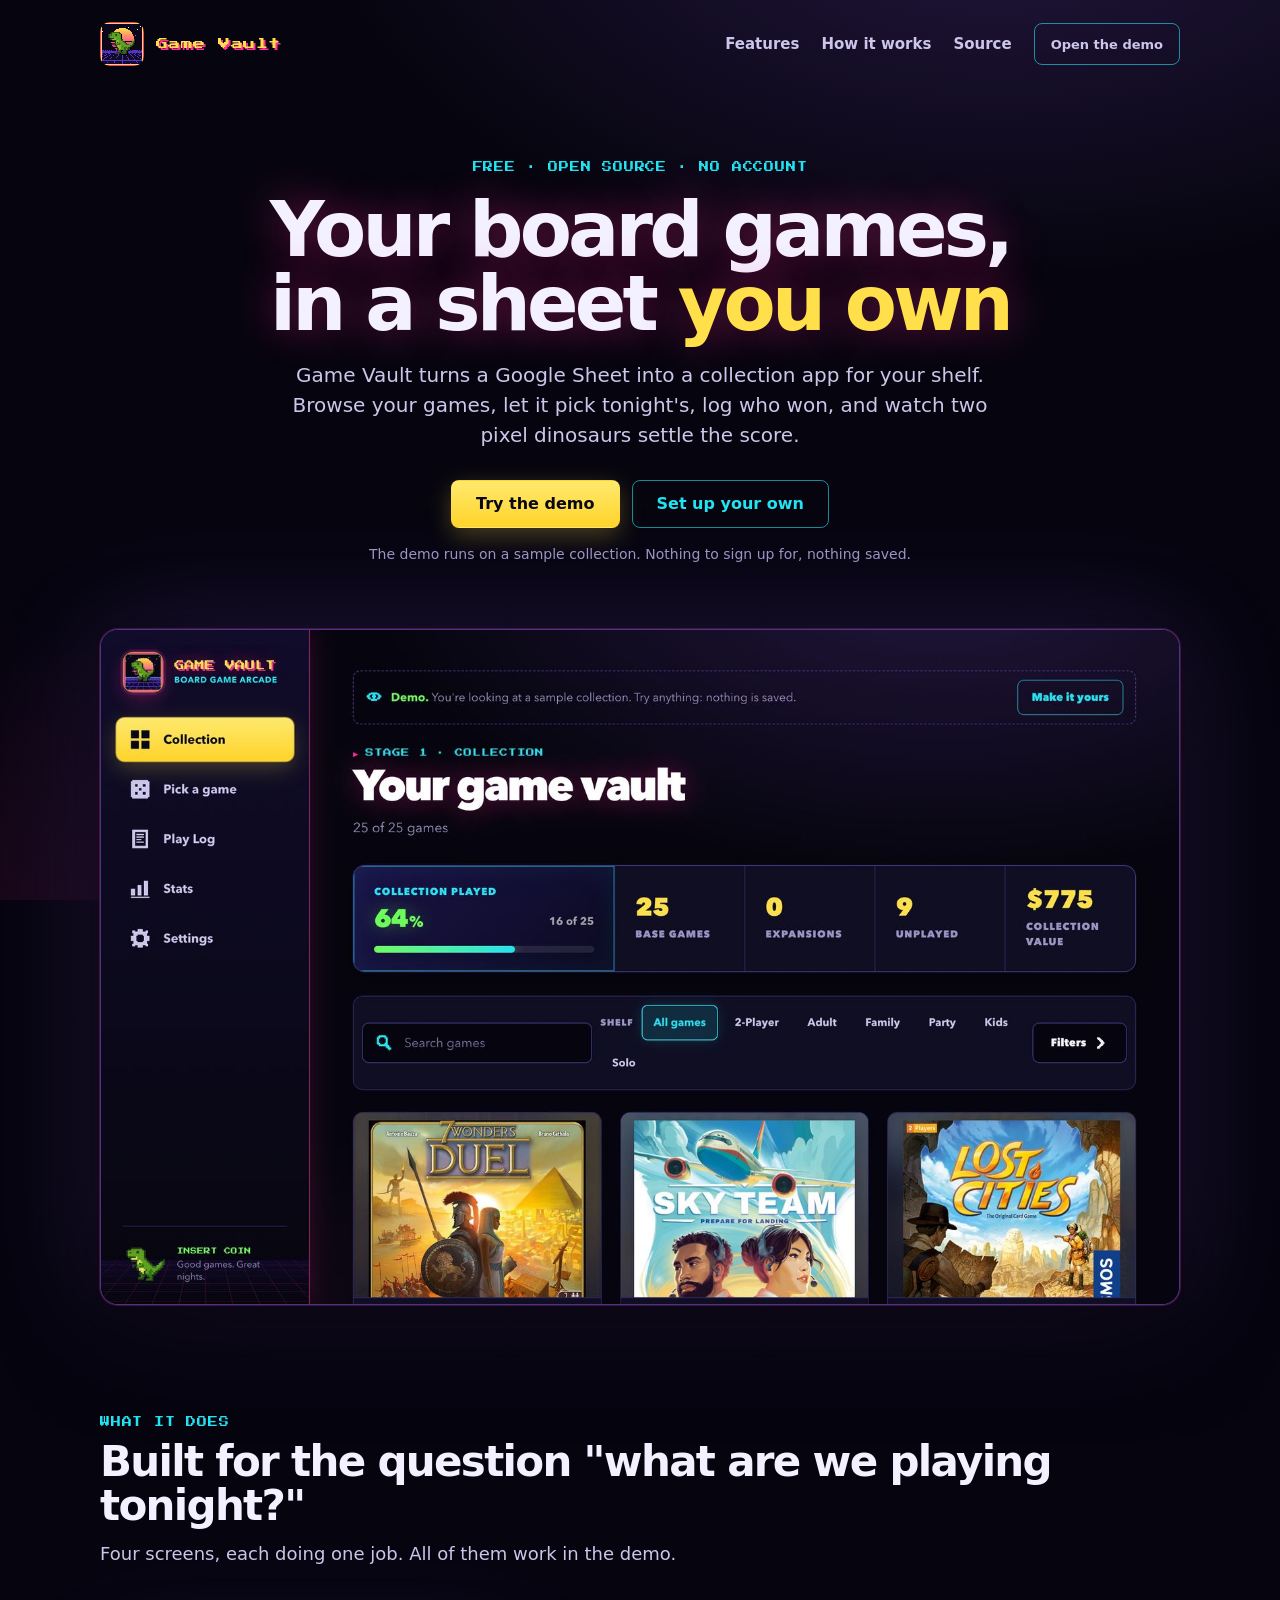
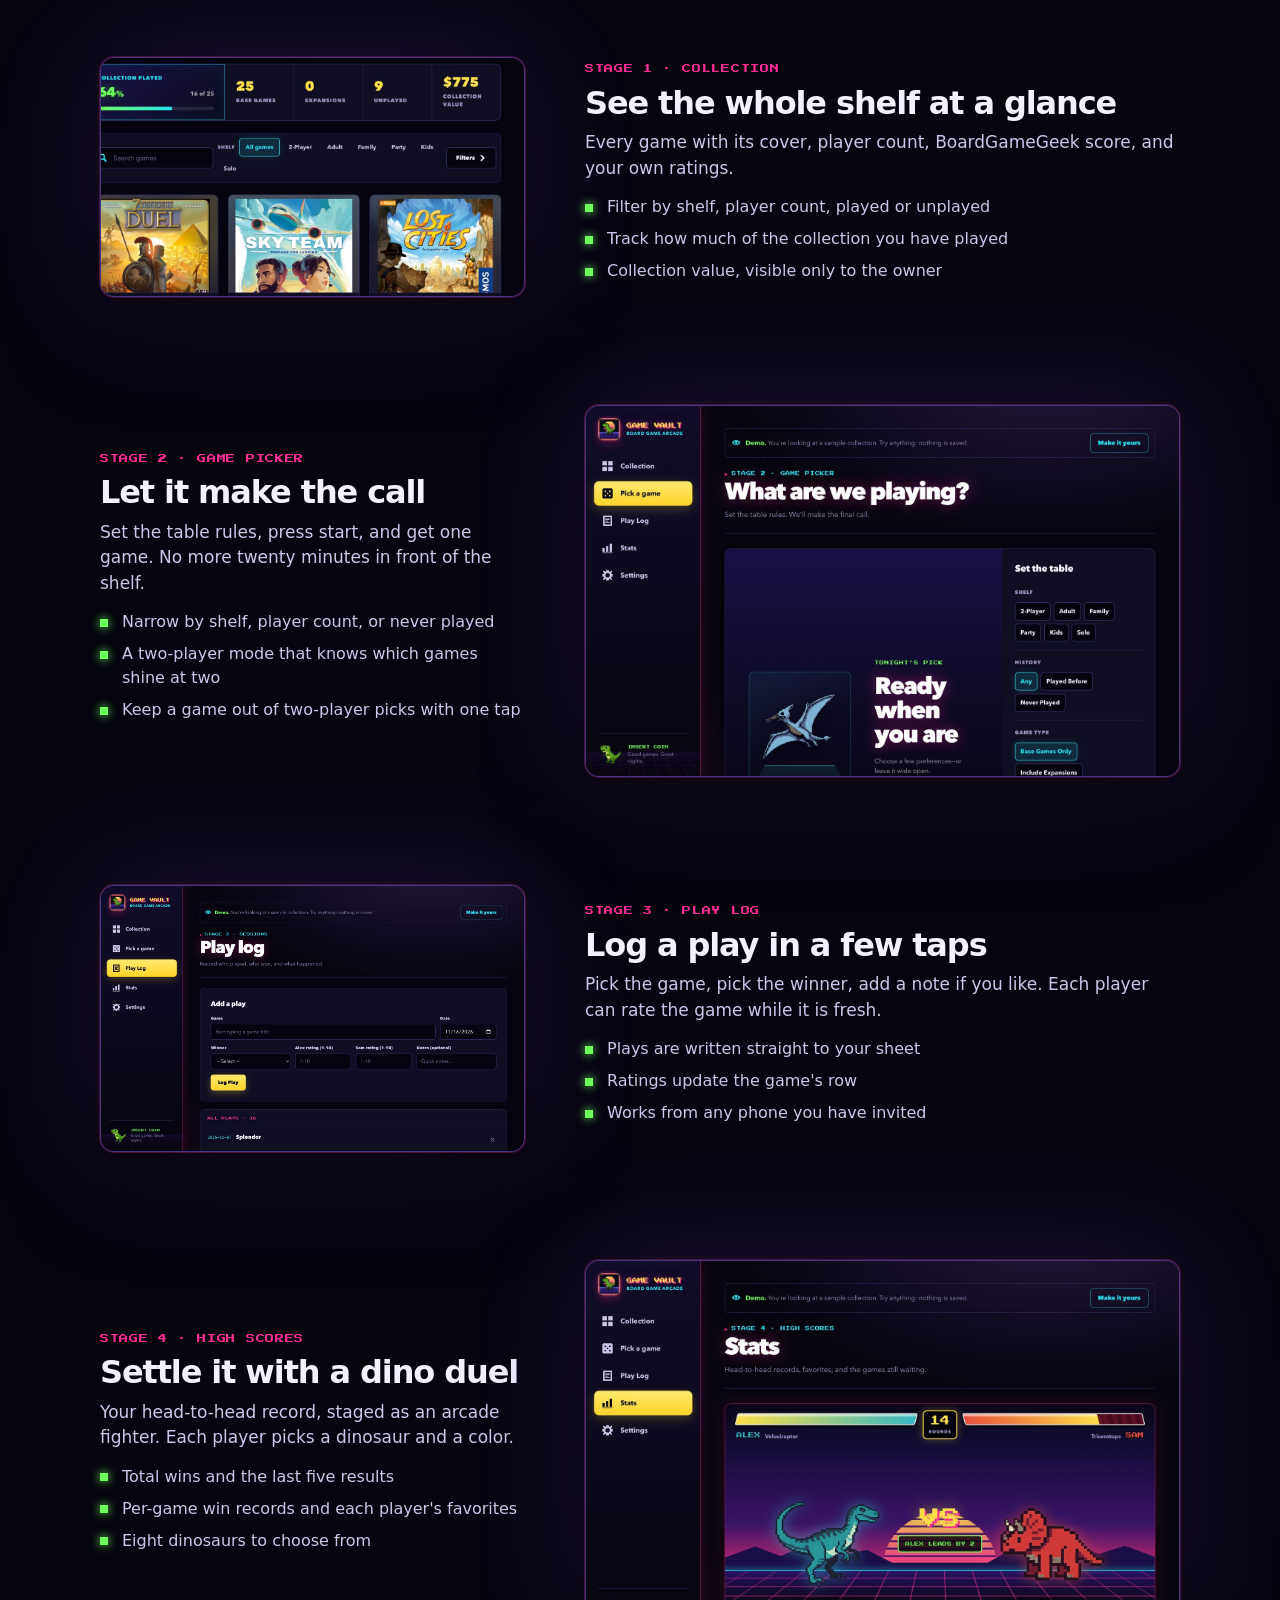
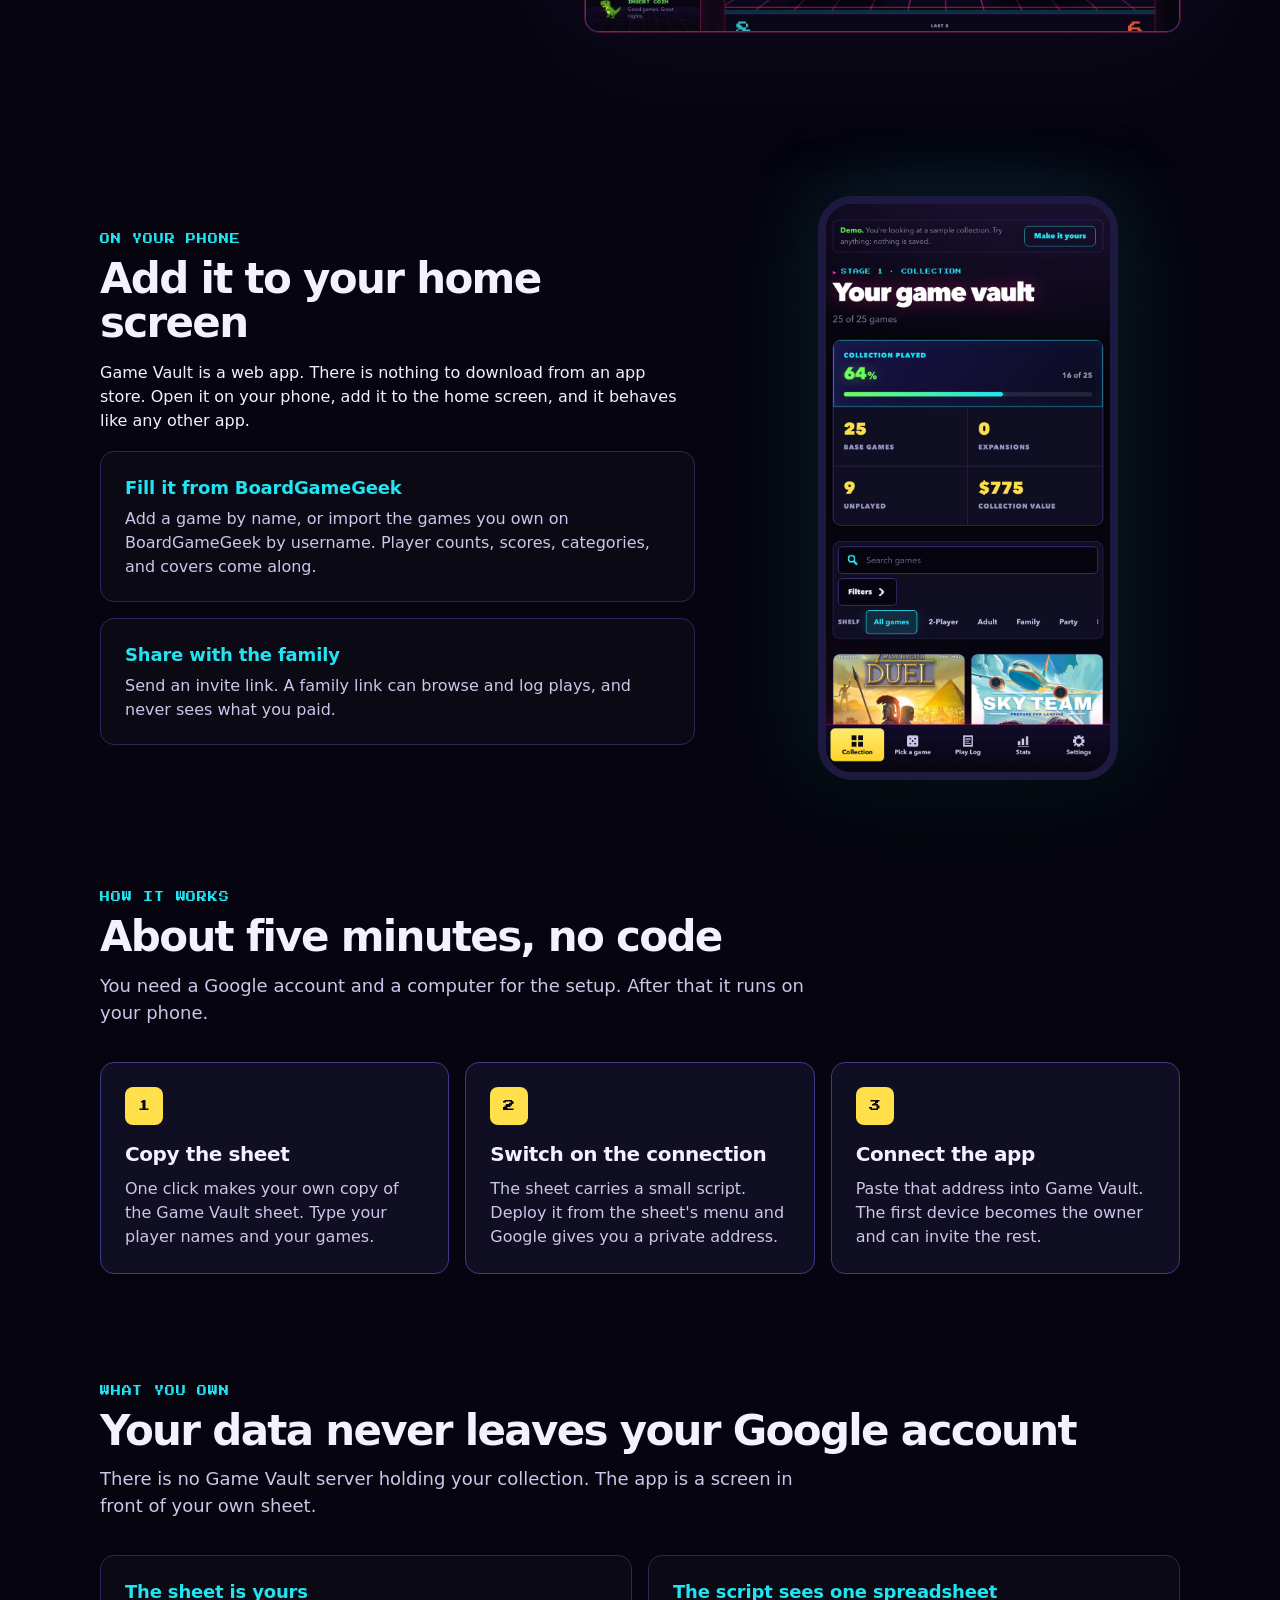
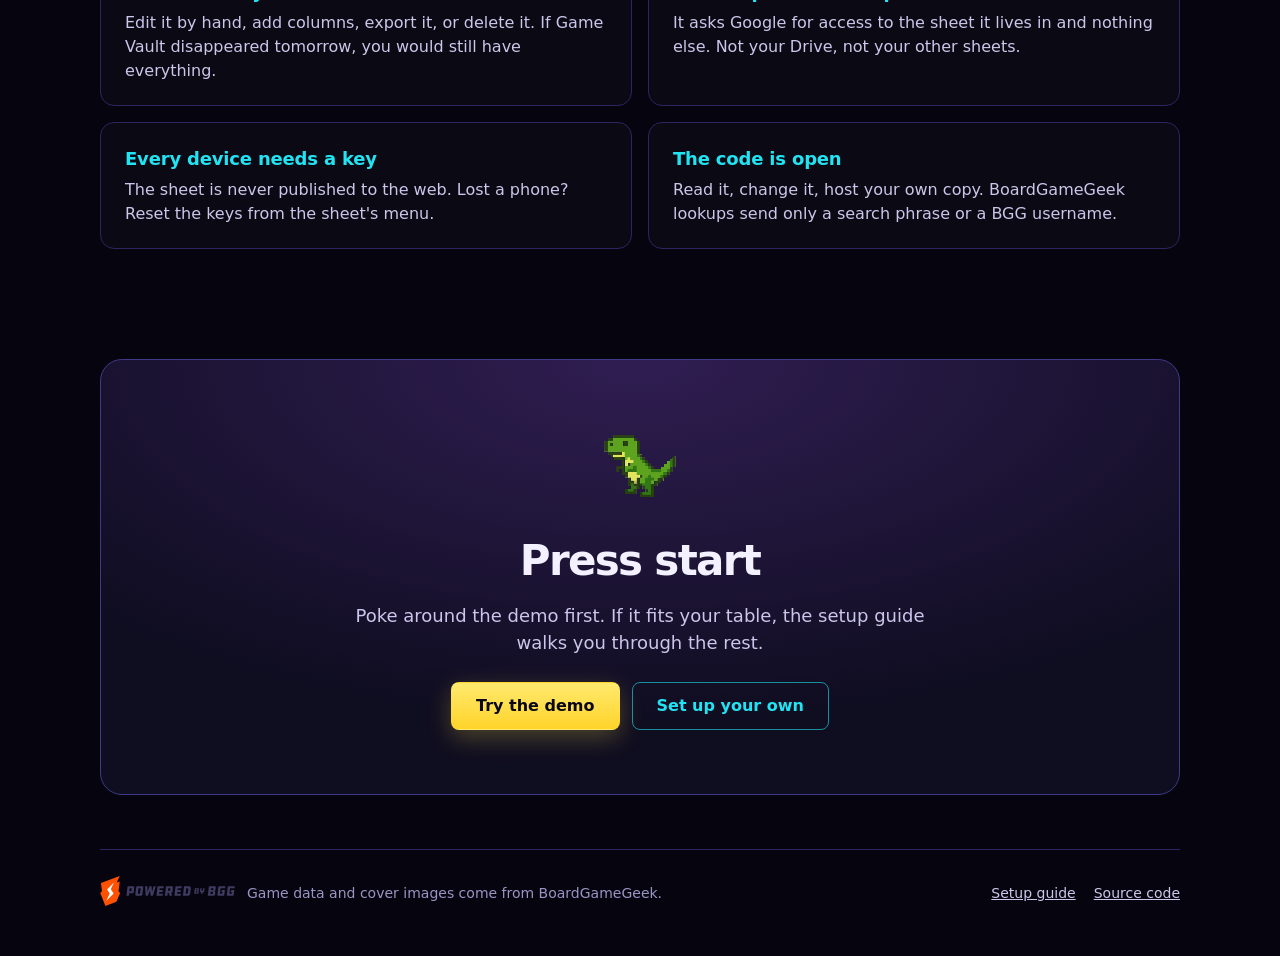
==== index.html @ 500ce611 "Game Vault: a board game collection app on a Google Sheet you own Co-Authored-By: Claude Fable 5.2 <" ====
<!DOCTYPE html>
<html lang="en">
<head>
<meta charset="UTF-8">
<meta name="viewport" content="width=device-width, initial-scale=1.0, viewport-fit=cover">
<title>Game Vault: your board game collection, in a sheet you own</title>
<meta name="description" content="A free, open-source board game collection app. Browse your shelf, pick tonight's game, log plays, and settle the head-to-head score. Your data stays in a Google Sheet that you own.">
<meta property="og:type" content="website">
<meta property="og:title" content="Game Vault: your board game collection, in a sheet you own">
<meta property="og:description" content="Free and open source. Browse your shelf, pick tonight's game, log plays, and settle the head-to-head score.">
<meta property="og:url" content="https://jseggs.github.io/game-vault/">
<meta property="og:image" content="https://jseggs.github.io/game-vault/assets/share-card.jpg">
<meta property="og:image:width" content="1200">
<meta property="og:image:height" content="630">
<meta name="twitter:card" content="summary_large_image">
<meta name="theme-color" content="#0a0818">
<link rel="icon" type="image/png" sizes="192x192" href="assets/icon-192.png">
<link rel="preconnect" href="https://fonts.googleapis.com">
<link rel="preconnect" href="https://fonts.gstatic.com" crossorigin>
<link href="https://fonts.googleapis.com/css2?family=Press+Start+2P&display=swap" rel="stylesheet">
<link rel="stylesheet" href="cabinet.css">
<script src="config.js"></script>
<style>
  body { padding-bottom: 0; overflow-x: hidden; }
  .lp { max-width: 1120px; margin: 0 auto; padding: 0 20px; }
  .lp-top { display: flex; align-items: center; justify-content: space-between; gap: 16px; padding: 22px 0; }
  .lp-brand { display: flex; align-items: center; gap: 12px; color: var(--text); text-decoration: none; }
  .lp-brand img { width: 44px; height: 44px; border-radius: 10px; image-rendering: pixelated; }
  .lp-brand span { font-family: var(--display); font-size: 12px; color: var(--yellow); text-shadow: 2px 2px 0 var(--pink); letter-spacing: .04em; }
  .lp-nav { display: flex; align-items: center; gap: 22px; font-size: 15px; font-weight: 600; }
  .lp-nav a { color: var(--text2); text-decoration: none; }
  .lp-nav a:hover { color: var(--cyan); }

  .lp-hero { padding: clamp(28px, 6vw, 72px) 0 0; text-align: center; }
  .lp-kicker { font-family: var(--display); font-size: 10px; letter-spacing: .08em; color: var(--cyan); text-transform: uppercase; }
  .lp-hero h1 {
    margin: 18px auto 18px; max-width: 15ch;
    font-size: clamp(38px, 7.4vw, 76px); font-weight: 800; letter-spacing: -.05em; line-height: .98;
    text-shadow: 0 0 44px rgba(255, 45, 149, .45);
  }
  .lp-hero h1 em { font-style: normal; color: var(--yellow); }
  .lp-lead { margin: 0 auto 30px; max-width: 58ch; color: var(--text2); font-size: clamp(17px, 2.1vw, 20px); }
  .lp-cta { display: flex; flex-wrap: wrap; justify-content: center; gap: 12px; }
  .lp-cta .btn { padding: 14px 24px; font-size: 16px; text-decoration: none; }
  .lp-fine { margin: 16px 0 0; color: var(--text3); font-size: 14px; }

  .lp-screen {
    margin: clamp(34px, 6vw, 64px) auto 0; border: 1px solid var(--border2); border-radius: 18px; overflow: hidden;
    background: var(--surface);
    box-shadow: 0 0 0 1px rgba(255, 45, 149, .25), 0 30px 90px rgba(0, 0, 0, .6), 0 0 120px rgba(155, 92, 255, .22);
  }
  .lp-screen img { display: block; width: 100%; height: auto; }

  .lp-section { padding: clamp(56px, 9vw, 110px) 0 0; }
  .lp-section > h2 { margin: 10px 0 12px; font-size: clamp(28px, 4.4vw, 42px); font-weight: 780; letter-spacing: -.04em; line-height: 1.05; }
  .lp-section > p.lp-sub { margin: 0 0 36px; max-width: 62ch; color: var(--text2); font-size: 18px; }

  .lp-feature { display: grid; grid-template-columns: minmax(0, 5fr) minmax(0, 7fr); gap: clamp(24px, 5vw, 60px); align-items: center; padding: clamp(28px, 5vw, 54px) 0; }
  .lp-feature:nth-of-type(even) .lp-feature-copy { order: 2; }
  .lp-feature h3 { margin: 10px 0 10px; font-size: clamp(24px, 3.2vw, 32px); font-weight: 760; letter-spacing: -.035em; line-height: 1.08; }
  .lp-feature p { margin: 0 0 14px; color: var(--text2); font-size: 17px; }
  .lp-feature ul { margin: 0; padding: 0; list-style: none; color: var(--text2); }
  .lp-feature li { position: relative; margin-bottom: 8px; padding-left: 22px; }
  .lp-feature li::before { content: ""; position: absolute; left: 0; top: .55em; width: 8px; height: 8px; background: var(--green); box-shadow: 0 0 10px var(--green); }
  .lp-feature .lp-screen { margin: 0; border-radius: 14px; }
  .lp-crop img { aspect-ratio: 16 / 9; object-fit: cover; object-position: 100% 100%; transform: scale(1.35); transform-origin: 100% 100%; }
  .lp-tag { font-family: var(--display); font-size: 9px; letter-spacing: .08em; text-transform: uppercase; color: var(--pink); }

  .lp-phone-row { display: grid; grid-template-columns: minmax(0, 7fr) minmax(0, 5fr); gap: clamp(24px, 5vw, 60px); align-items: center; }
  .lp-phone { max-width: 300px; margin: 0 auto; border: 8px solid #1d1940; border-radius: 34px; overflow: hidden; box-shadow: 0 30px 80px rgba(0, 0, 0, .6), 0 0 90px rgba(34, 227, 242, .18); }
  .lp-phone img { display: block; width: 100%; height: auto; }

  .lp-steps { display: grid; grid-template-columns: repeat(3, minmax(0, 1fr)); gap: 16px; }
  .lp-step { padding: 24px; border: 1px solid var(--border2); border-radius: var(--radius); background: var(--surface); }
  .lp-step b { display: grid; width: 38px; height: 38px; place-items: center; margin-bottom: 14px; border-radius: 8px; background: var(--yellow); color: #0a0818; font-family: var(--display); font-size: 12px; font-weight: 400; }
  .lp-step h3 { margin: 0 0 8px; font-size: 20px; letter-spacing: -.02em; }
  .lp-step p { margin: 0; color: var(--text2); }

  .lp-own { display: grid; grid-template-columns: repeat(2, minmax(0, 1fr)); gap: 16px; }
  .lp-own div { padding: 22px 24px; border: 1px solid var(--border); border-radius: var(--radius); background: rgba(255, 255, 255, .02); }
  .lp-own h3 { margin: 0 0 6px; font-size: 18px; color: var(--cyan); letter-spacing: -.01em; }
  .lp-own p { margin: 0; color: var(--text2); }

  .lp-final { margin-top: clamp(56px, 9vw, 110px); padding: clamp(34px, 6vw, 64px) 24px; border: 1px solid var(--border2); border-radius: 22px; text-align: center;
    background: radial-gradient(120% 140% at 50% 0%, rgba(155, 92, 255, .28), rgba(16, 14, 34, .9) 60%); }
  .lp-final h2 { margin: 0 0 10px; font-size: clamp(28px, 4.4vw, 42px); font-weight: 780; letter-spacing: -.04em; }
  .lp-final p { margin: 0 auto 26px; max-width: 52ch; color: var(--text2); font-size: 18px; }
  .lp-final img { width: 84px; height: auto; margin-bottom: 14px; image-rendering: pixelated; }

  .lp-foot { display: flex; flex-wrap: wrap; align-items: center; justify-content: space-between; gap: 18px; margin-top: 54px; padding: 26px 0 44px; border-top: 1px solid var(--border); color: var(--text3); font-size: 14px; }
  .lp-foot a { color: var(--text2); }
  .lp-foot-links { display: flex; flex-wrap: wrap; gap: 18px; }
  .lp-bgg { display: flex; align-items: center; gap: 12px; }
  .lp-bgg img { height: 30px; width: auto; }

  @media (max-width: 820px) {
    .lp-nav a.lp-hide-sm { display: none; }
    .lp-feature, .lp-phone-row { grid-template-columns: 1fr; }
    .lp-feature:nth-of-type(even) .lp-feature-copy { order: 0; }
    .lp-steps, .lp-own { grid-template-columns: 1fr; }
    .lp-foot { flex-direction: column; align-items: flex-start; }
  }
</style>
</head>
<body>
<div class="lp">
  <header class="lp-top">
    <a class="lp-brand" href="index.html"><img src="assets/logo-192.png" alt=""><span>Game Vault</span></a>
    <div class="lp-nav" role="navigation" aria-label="Site">
      <a class="lp-hide-sm" href="#features">Features</a>
      <a class="lp-hide-sm" href="#how">How it works</a>
      <a class="lp-hide-sm" id="repo-link-top" href="#" target="_blank" rel="noopener" hidden>Source</a>
      <a class="btn btn-outline btn-sm" href="app.html">Open the demo</a>
    </div>
  </header>

  <main>
    <section class="lp-hero">
      <div class="lp-kicker">Free &middot; Open source &middot; No account</div>
      <h1>Your board games, in a sheet <em>you own</em></h1>
      <p class="lp-lead">Game Vault turns a Google Sheet into a collection app for your shelf. Browse your games, let it pick tonight's, log who won, and watch two pixel dinosaurs settle the score.</p>
      <div class="lp-cta">
        <a class="btn btn-gold" href="app.html">Try the demo</a>
        <a class="btn btn-outline" href="setup.html">Set up your own</a>
      </div>
      <p class="lp-fine">The demo runs on a sample collection. Nothing to sign up for, nothing saved.</p>
      <div class="lp-screen"><img src="assets/shots/collection.jpg" width="1600" height="1000" alt="The Game Vault collection screen: play progress, collection value, shelf filters, and game covers."></div>
    </section>

    <section class="lp-section" id="features">
      <div class="lp-kicker">What it does</div>
      <h2>Built for the question "what are we playing tonight?"</h2>
      <p class="lp-sub">Four screens, each doing one job. All of them work in the demo.</p>

      <div class="lp-feature">
        <div class="lp-feature-copy">
          <div class="lp-tag">Stage 1 &middot; Collection</div>
          <h3>See the whole shelf at a glance</h3>
          <p>Every game with its cover, player count, BoardGameGeek score, and your own ratings.</p>
          <ul>
            <li>Filter by shelf, player count, played or unplayed</li>
            <li>Track how much of the collection you have played</li>
            <li>Collection value, visible only to the owner</li>
          </ul>
        </div>
        <div class="lp-screen lp-crop"><img src="assets/shots/collection.jpg" width="1600" height="1000" loading="lazy" alt="Shelf filters and game covers on the collection screen."></div>
      </div>

      <div class="lp-feature">
        <div class="lp-feature-copy">
          <div class="lp-tag">Stage 2 &middot; Game picker</div>
          <h3>Let it make the call</h3>
          <p>Set the table rules, press start, and get one game. No more twenty minutes in front of the shelf.</p>
          <ul>
            <li>Narrow by shelf, player count, or never played</li>
            <li>A two-player mode that knows which games shine at two</li>
            <li>Keep a game out of two-player picks with one tap</li>
          </ul>
        </div>
        <div class="lp-screen"><img src="assets/shots/picker.jpg" width="1600" height="1000" loading="lazy" alt="Game picker screen with table rules and tonight's pick."></div>
      </div>

      <div class="lp-feature">
        <div class="lp-feature-copy">
          <div class="lp-tag">Stage 3 &middot; Play log</div>
          <h3>Log a play in a few taps</h3>
          <p>Pick the game, pick the winner, add a note if you like. Each player can rate the game while it is fresh.</p>
          <ul>
            <li>Plays are written straight to your sheet</li>
            <li>Ratings update the game's row</li>
            <li>Works from any phone you have invited</li>
          </ul>
        </div>
        <div class="lp-screen"><img src="assets/shots/plays.jpg" width="1600" height="1000" loading="lazy" alt="Play log screen with a form for logging a play and a list of recent plays."></div>
      </div>

      <div class="lp-feature">
        <div class="lp-feature-copy">
          <div class="lp-tag">Stage 4 &middot; High scores</div>
          <h3>Settle it with a dino duel</h3>
          <p>Your head-to-head record, staged as an arcade fighter. Each player picks a dinosaur and a color.</p>
          <ul>
            <li>Total wins and the last five results</li>
            <li>Per-game win records and each player's favorites</li>
            <li>Eight dinosaurs to choose from</li>
          </ul>
        </div>
        <div class="lp-screen"><img src="assets/shots/stats.jpg" width="1600" height="1000" loading="lazy" alt="Stats screen showing a velociraptor and a triceratops facing off with health bars."></div>
      </div>
    </section>

    <section class="lp-section">
      <div class="lp-phone-row">
        <div>
          <div class="lp-kicker">On your phone</div>
          <h2 style="margin:10px 0 12px;font-size:clamp(28px,4.4vw,42px);font-weight:780;letter-spacing:-.04em;line-height:1.05;">Add it to your home screen</h2>
          <p class="lp-sub" style="margin-bottom:18px;">Game Vault is a web app. There is nothing to download from an app store. Open it on your phone, add it to the home screen, and it behaves like any other app.</p>
          <div class="lp-own" style="grid-template-columns:1fr;">
            <div><h3>Fill it from BoardGameGeek</h3><p>Add a game by name, or import the games you own on BoardGameGeek by username. Player counts, scores, categories, and covers come along.</p></div>
            <div><h3>Share with the family</h3><p>Send an invite link. A family link can browse and log plays, and never sees what you paid.</p></div>
          </div>
        </div>
        <div class="lp-phone"><img src="assets/shots/phone.jpg" width="800" height="1600" loading="lazy" alt="Game Vault on a phone."></div>
      </div>
    </section>

    <section class="lp-section" id="how">
      <div class="lp-kicker">How it works</div>
      <h2>About five minutes, no code</h2>
      <p class="lp-sub">You need a Google account and a computer for the setup. After that it runs on your phone.</p>
      <div class="lp-steps">
        <div class="lp-step"><b>1</b><h3>Copy the sheet</h3><p>One click makes your own copy of the Game Vault sheet. Type your player names and your games.</p></div>
        <div class="lp-step"><b>2</b><h3>Switch on the connection</h3><p>The sheet carries a small script. Deploy it from the sheet's menu and Google gives you a private address.</p></div>
        <div class="lp-step"><b>3</b><h3>Connect the app</h3><p>Paste that address into Game Vault. The first device becomes the owner and can invite the rest.</p></div>
      </div>
    </section>

    <section class="lp-section">
      <div class="lp-kicker">What you own</div>
      <h2>Your data never leaves your Google account</h2>
      <p class="lp-sub">There is no Game Vault server holding your collection. The app is a screen in front of your own sheet.</p>
      <div class="lp-own">
        <div><h3>The sheet is yours</h3><p>Edit it by hand, add columns, export it, or delete it. If Game Vault disappeared tomorrow, you would still have everything.</p></div>
        <div><h3>The script sees one spreadsheet</h3><p>It asks Google for access to the sheet it lives in and nothing else. Not your Drive, not your other sheets.</p></div>
        <div><h3>Every device needs a key</h3><p>The sheet is never published to the web. Lost a phone? Reset the keys from the sheet's menu.</p></div>
        <div><h3>The code is open</h3><p>Read it, change it, host your own copy. BoardGameGeek lookups send only a search phrase or a BGG username.</p></div>
      </div>
    </section>

    <section class="lp-final">
      <img src="assets/dinos/trex.png" alt="">
      <h2>Press start</h2>
      <p>Poke around the demo first. If it fits your table, the setup guide walks you through the rest.</p>
      <div class="lp-cta">
        <a class="btn btn-gold" href="app.html">Try the demo</a>
        <a class="btn btn-outline" href="setup.html">Set up your own</a>
      </div>
    </section>
  </main>

  <footer class="lp-foot">
    <div class="lp-bgg">
      <a href="https://boardgamegeek.com" target="_blank" rel="noopener"><img src="assets/powered-by-bgg-rgb.svg" alt="Powered by BoardGameGeek"></a>
      <span>Game data and cover images come from BoardGameGeek.</span>
    </div>
    <div class="lp-foot-links">
      <a href="setup.html">Setup guide</a>
      <a id="repo-link" href="#" target="_blank" rel="noopener" hidden>Source code</a>
      <a id="support-link" href="#" target="_blank" rel="noopener" hidden>Support the project</a>
    </div>
  </footer>
</div>
<script>
  // Optional links come from config.js. A link with no address stays hidden.
  (function () {
    var config = window.GAME_VAULT_CONFIG || {};
    [['repo-link', config.repoUrl], ['repo-link-top', config.repoUrl], ['support-link', config.supportUrl]].forEach(function (pair) {
      var link = document.getElementById(pair[0]);
      if (!link || !/^https:\/\//.test(pair[1] || '')) return;
      link.href = pair[1];
      link.hidden = false;
    });
  })();
</script>
</body>
</html>
---- cabinet.css ----
:root {
  /* Arcade palette: deep indigo, neon pink/cyan, coin yellow, dino green */
  --navy: #0a0818;
  --navy-2: #15122e;
  --navy-3: #2a2560;
  --canvas: #06050f;
  --surface: #100e22;
  --surface-2: #1a1736;
  --surface-3: #262152;
  --field: #06050f;
  --text: #f3f0ff;
  --text2: #cbc6ea;
  --text3: #9a94c4;
  --muted: #7d77a8;
  --border: #2b2660;
  --border2: #40398a;
  --green: #6dff5a;
  --green-dark: #6dff5a;
  --green-soft: rgba(109, 255, 90, .1);
  --cyan: #22e3f2;
  --teal: #22e3f2;
  --coral: #ff5c7a;
  --pink: #ff2d95;
  --purple: #9b5cff;
  --gold: #ffe04a;
  --yellow: #ffe04a;
  --amber: #ffb02e;
  --red: #ff4d5e;
  --brass: #ffe04a;
  --shadow-sm: 0 1px 2px rgba(0, 0, 0, .4), 0 10px 30px rgba(0, 0, 0, .28);
  --shadow-lg: 0 28px 70px rgba(0, 0, 0, .6);
  --radius: 14px;
  --radius-sm: 9px;
  --font: "Avenir Next", Avenir, "Segoe UI", system-ui, -apple-system, sans-serif;
  --display: "Press Start 2P", "Courier New", monospace;
  --mono: "SFMono-Regular", Consolas, monospace;
}

* {
  box-sizing: border-box;
}

html {
  min-height: 100%;
  background: var(--canvas);
  color-scheme: dark;
  scroll-behavior: smooth;
}

body {
  min-width: 320px;
  min-height: 100vh;
  margin: 0;
  background: var(--canvas);
  color: var(--text);
  font-family: var(--font);
  font-size: 16px;
  line-height: 1.5;
  -webkit-font-smoothing: antialiased;
}

button,
input,
select,
textarea {
  font: inherit;
}

button,
a,
[role="button"] {
  -webkit-tap-highlight-color: transparent;
}

button:focus-visible,
a:focus-visible,
input:focus-visible,
select:focus-visible,
summary:focus-visible,
[role="button"]:focus-visible {
  outline: 3px solid rgba(53, 185, 199, .38);
  outline-offset: 2px;
}

.ui-icon {
  width: 24px;
  height: 24px;
  flex: 0 0 auto;
  fill: none;
  stroke: currentColor;
  stroke-width: 1.9;
  stroke-linecap: round;
  stroke-linejoin: round;
}

.cabinet-frame {
  min-height: 100vh;
}

nav {
  position: fixed;
  inset: 0 auto 0 0;
  z-index: 50;
  display: flex;
  width: 248px;
  flex-direction: column;
  padding: 26px 18px 20px;
  overflow: hidden;
  background: var(--navy);
  color: #fff;
}

nav::after {
  position: absolute;
  right: -68px;
  bottom: -82px;
  width: 220px;
  height: 220px;
  border: 1px solid rgba(255, 255, 255, .08);
  border-radius: 50%;
  content: "";
  box-shadow: 0 0 0 34px rgba(255, 255, 255, .025), 0 0 0 68px rgba(255, 255, 255, .018);
}

.brand-zone {
  position: relative;
  z-index: 1;
  padding: 0 8px 30px;
}

.nav-brand {
  display: flex;
  align-items: center;
  gap: 13px;
}

.brand-mark {
  width: 48px;
  height: 48px;
  border: 1px solid rgba(255, 255, 255, .14);
  border-radius: 12px;
  box-shadow: 0 8px 18px rgba(0, 0, 0, .2);
}

.brand-copy {
  display: grid;
  min-width: 0;
}

.brand-title {
  color: #fff;
  font-size: 18px;
  font-weight: 750;
  letter-spacing: -.025em;
}

.brand-sub {
  margin-top: 1px;
  color: rgba(255, 255, 255, .53);
  font-size: 11px;
  font-weight: 700;
  letter-spacing: .065em;
  text-transform: uppercase;
}

.nav-tabs {
  position: relative;
  z-index: 2;
  display: flex;
  flex: 1;
  flex-direction: column;
  gap: 7px;
}

.nav-tab {
  display: flex;
  min-height: 52px;
  align-items: center;
  gap: 15px;
  padding: 0 16px;
  border: 0;
  border-radius: 10px;
  background: transparent;
  color: rgba(255, 255, 255, .67);
  cursor: pointer;
  font-size: 15px;
  font-weight: 650;
  text-align: left;
  transition: background .16s ease, color .16s ease, transform .16s ease;
}

.nav-tab:hover {
  background: rgba(255, 255, 255, .07);
  color: #fff;
}

.nav-tab.active {
  background: var(--green);
  color: #101729;
  box-shadow: 0 6px 18px rgba(0, 0, 0, .18);
}

.nav-tab:active {
  transform: translateY(1px);
}

.nav-tab .ui-icon {
  width: 25px;
  height: 25px;
  stroke-width: 2;
}

.cabinet-id {
  position: relative;
  z-index: 1;
  display: flex;
  min-height: 70px;
  align-items: center;
  gap: 10px;
  margin: 20px 8px 0;
  padding-top: 18px;
  border-top: 1px solid rgba(255, 255, 255, .1);
}

.cabinet-id-dino {
  width: 54px;
  height: 54px;
  object-fit: contain;
  image-rendering: pixelated;
}

.cabinet-id-copy {
  color: rgba(255, 255, 255, .45);
  font-size: 11px;
  line-height: 1.35;
}

.cabinet-id-copy strong {
  color: rgba(255, 255, 255, .82);
  font-size: 12px;
}

.app-shell {
  width: calc(100% - 248px);
  max-width: 1600px;
  min-height: calc(100vh - 44px);
  margin-left: 248px;
  padding: 48px clamp(28px, 4vw, 68px) 88px;
}

.section {
  display: none;
  animation: section-in .22s ease both;
}

.section.active {
  display: block;
}

@keyframes section-in {
  from { opacity: 0; transform: translateY(5px); }
  to { opacity: 1; transform: none; }
}

.eyebrow {
  margin-bottom: 8px;
  color: var(--green-dark);
  font-size: 12px;
  font-weight: 800;
  letter-spacing: .13em;
  text-transform: uppercase;
}

.page-title {
  max-width: 900px;
  color: var(--text);
  font-size: clamp(38px, 4vw, 52px);
  font-weight: 760;
  letter-spacing: -.052em;
  line-height: .98;
}

.page-sub {
  margin-top: 12px;
  color: var(--text3);
  font-size: 16px;
}

.section-header {
  display: flex;
  min-height: 126px;
  align-items: flex-start;
  justify-content: space-between;
  margin-bottom: 32px;
  padding-bottom: 28px;
  border-bottom: 1px solid var(--border);
}

.section-dino {
  display: none;
}

.collection-hero {
  margin-bottom: 28px;
}

.collection-title-block {
  margin-bottom: 32px;
}

.stats-row {
  display: grid;
  grid-template-columns: repeat(12, minmax(0, 1fr));
  overflow: hidden;
  border: 1px solid var(--border);
  border-radius: var(--radius);
  background: var(--surface);
  box-shadow: var(--shadow-sm);
}

.stat-card {
  display: flex;
  min-height: 124px;
  flex-direction: column;
  justify-content: center;
  grid-column: span 2;
  padding: 22px 24px;
  border-left: 1px solid var(--border);
}

.stat-card.stat-progress {
  grid-column: span 4;
  border-left: 0;
  background: var(--navy);
  color: #fff;
}

.stat-num {
  color: inherit;
  font-size: 30px;
  font-weight: 780;
  letter-spacing: -.04em;
  line-height: 1;
}

.stat-label {
  margin-top: 8px;
  color: var(--text3);
  font-size: 12px;
  font-weight: 800;
  letter-spacing: .075em;
  text-transform: uppercase;
}

.stat-progress .stat-label {
  margin: 0 0 8px;
  color: rgba(255, 255, 255, .58);
}

.stat-suffix {
  margin-left: 2px;
  font-size: .62em;
}

.stat-progress-head {
  display: flex;
  align-items: flex-end;
  justify-content: space-between;
  gap: 20px;
}

.stat-progress-head > span {
  padding-bottom: 2px;
  color: rgba(255, 255, 255, .62);
  font-size: 13px;
  font-weight: 650;
}

.collection-meter {
  height: 7px;
  margin-top: 17px;
  overflow: hidden;
  border-radius: 2px;
  background: rgba(255, 255, 255, .14);
}

.collection-meter span {
  display: block;
  height: 100%;
  background: var(--green);
}

.filters-bar {
  position: relative;
  z-index: 10;
  display: flex;
  align-items: center;
  gap: 10px;
  margin-bottom: 26px;
  padding: 10px;
  border: 1px solid var(--border);
  border-radius: 12px;
  background: var(--surface);
  box-shadow: 0 1px 1px rgba(17, 22, 47, .03);
}

.search-control {
  display: flex;
  min-width: 220px;
  max-width: 360px;
  height: 48px;
  flex: 1 1 300px;
  align-items: center;
  gap: 11px;
  padding: 0 15px;
  border: 1px solid var(--border2);
  border-radius: 8px;
  background: #fff;
  color: var(--text3);
}

.search-control:focus-within {
  border-color: var(--navy-3);
  box-shadow: 0 0 0 3px rgba(53, 185, 199, .14);
}

.search-control .ui-icon {
  width: 21px;
  height: 21px;
}

.fsearch {
  width: 100%;
  height: 100%;
  border: 0;
  outline: 0;
  background: transparent;
  color: var(--text);
  font-size: 15px;
}

.fsearch::placeholder,
.fc::placeholder {
  color: #959c98;
}

.fgrp,
.pctrls {
  display: flex;
  align-items: center;
  gap: 6px;
  flex-wrap: wrap;
}

.fgrp-lbl {
  margin-right: 4px;
  color: var(--text3);
  font-size: 11px;
  font-weight: 800;
  letter-spacing: .08em;
  text-transform: uppercase;
}

.fbtn {
  min-height: 42px;
  padding: 0 13px;
  border: 1px solid transparent;
  border-radius: 7px;
  background: transparent;
  color: var(--text2);
  cursor: pointer;
  font-size: 13px;
  font-weight: 700;
  transition: background .14s ease, border-color .14s ease, color .14s ease;
}

.fbtn:hover {
  background: var(--surface-2);
}

.fbtn.active {
  border-color: var(--navy);
  background: var(--navy);
  color: #fff;
}

.status-menu {
  position: relative;
  margin-left: auto;
}

.status-menu summary {
  display: flex;
  min-width: 112px;
  height: 48px;
  align-items: center;
  justify-content: center;
  gap: 8px;
  padding: 0 14px;
  border: 1px solid var(--border2);
  border-radius: 8px;
  background: #fff;
  color: var(--text);
  cursor: pointer;
  font-size: 13px;
  font-weight: 750;
  list-style: none;
}

.status-menu summary::-webkit-details-marker {
  display: none;
}

.status-menu summary .ui-icon {
  width: 18px;
  height: 18px;
  transition: transform .16s ease;
}

.status-menu[open] summary .ui-icon {
  transform: rotate(90deg);
}

.status-panel {
  position: absolute;
  top: calc(100% + 9px);
  right: 0;
  width: 320px;
  padding: 18px;
  border: 1px solid var(--border);
  border-radius: 10px;
  background: var(--surface);
  box-shadow: var(--shadow-lg);
}

.status-panel .fgrp + .fgrp {
  margin-top: 14px;
  padding-top: 14px;
  border-top: 1px solid var(--border);
}

.game-grid {
  display: grid;
  grid-template-columns: repeat(auto-fill, minmax(218px, 1fr));
  gap: clamp(16px, 1.7vw, 24px);
}

.game-card {
  position: relative;
  display: flex;
  min-width: 0;
  flex-direction: column;
  overflow: hidden;
  border: 1px solid var(--border);
  border-radius: 12px;
  background: var(--surface);
  box-shadow: 0 1px 1px rgba(17, 22, 47, .04);
  cursor: pointer;
  transition: transform .18s ease, border-color .18s ease, box-shadow .18s ease;
}

.game-card:hover {
  transform: translateY(-3px);
  border-color: #b9b5aa;
  box-shadow: 0 13px 30px rgba(17, 22, 47, .11);
}

.game-cover {
  position: relative;
  isolation: isolate;
  display: grid;
  width: 100%;
  aspect-ratio: 4 / 3;
  place-items: center;
  overflow: hidden;
  border-bottom: 1px solid var(--border);
  background-color: #dad8d1;
  background-position: center;
  background-size: cover;
}

.game-cover:not(.game-cover-empty)::before {
  position: absolute;
  z-index: -2;
  inset: -12%;
  background-image: inherit;
  background-position: center;
  background-size: cover;
  content: "";
  filter: blur(18px) saturate(.72);
  opacity: .88;
  transform: scale(1.08);
}

.game-cover:not(.game-cover-empty)::after {
  position: absolute;
  z-index: -1;
  inset: 0;
  background: rgba(17, 22, 47, .24);
  content: "";
  pointer-events: none;
}

.game-cover img {
  z-index: 1;
  width: calc(100% - 18px);
  height: calc(100% - 18px);
  border-radius: 3px;
  object-fit: contain;
  filter: drop-shadow(0 8px 14px rgba(17, 22, 47, .24));
  transition: transform .25s ease;
}

.game-card:hover .game-cover img {
  transform: scale(1.025);
}

.game-cover-link {
  color: inherit;
}

.game-cover-empty {
  padding: 24px;
  color: var(--text3);
  font-size: 13px;
  font-weight: 700;
  text-align: center;
}

.game-cover-empty::before {
  position: absolute;
  width: 86px;
  height: 52px;
  border: 1px solid #c4c0b5;
  background: rgba(255,255,255,.2);
  clip-path: polygon(10% 0, 90% 0, 100% 50%, 90% 100%, 10% 100%, 0 50%);
  content: "";
}

.game-cover-empty span {
  position: relative;
  z-index: 1;
  padding: 4px 8px;
  background: #e5e3dc;
}

.game-card-body {
  display: flex;
  min-height: 206px;
  flex: 1;
  flex-direction: column;
  padding: 18px 18px 16px;
}

.game-card-title-row {
  display: flex;
  align-items: flex-start;
  justify-content: space-between;
}

.gname {
  display: -webkit-box;
  overflow: hidden;
  color: var(--text);
  font-size: 18px;
  font-weight: 760;
  letter-spacing: -.026em;
  line-height: 1.22;
  -webkit-box-orient: vertical;
  -webkit-line-clamp: 3;
}

.game-card-category {
  display: -webkit-box;
  min-height: 38px;
  margin-top: 8px;
  overflow: hidden;
  color: var(--text3);
  font-size: 13px;
  line-height: 1.4;
  -webkit-box-orient: vertical;
  -webkit-line-clamp: 2;
}

.game-card-metrics {
  display: flex;
  min-height: 40px;
  align-items: flex-start;
  gap: 5px 9px;
  margin-top: 13px;
  padding-top: 12px;
  border-top: 1px solid var(--border);
  color: var(--text2);
  font-size: 13px;
  line-height: 1.3;
  flex-wrap: wrap;
}

.card-metric {
  display: inline-flex;
  align-items: center;
}

.card-metric + .card-metric::before {
  margin-right: 9px;
  color: #aaa69b;
  content: "·";
}

.game-card-footer {
  display: grid;
  gap: 9px;
  margin-top: auto;
  padding-top: 13px;
}

.rating-strip {
  display: flex;
  gap: 8px;
  flex-wrap: wrap;
}

.rating-chip {
  display: inline-flex;
  min-height: 30px;
  align-items: center;
  gap: 8px;
  padding: 4px 8px 4px 10px;
  border-left: 3px solid var(--cyan);
  border-radius: 4px;
  background: rgba(53, 185, 199, .11);
  color: #267781;
  font-size: 13px;
  font-weight: 700;
}

.rating-chip.p2 {
  border-left-color: var(--coral);
  background: rgba(227, 101, 93, .1);
  color: #a94540;
}

.rating-chip strong {
  color: var(--text);
  font-size: 14px;
}

.play-count {
  color: var(--text3);
  font-size: 13px;
  line-height: 1.35;
}

.bgg-credit {
  display: flex;
  justify-content: flex-end;
  margin-top: 34px;
  padding-top: 18px;
  border-top: 1px solid var(--border);
  opacity: .67;
}

.bgg-credit img {
  display: block;
  width: 150px;
  height: auto;
}

.pick-box {
  display: grid;
  grid-template-columns: minmax(0, 1.5fr) minmax(330px, .72fr);
  overflow: hidden;
  border: 1px solid var(--border);
  border-radius: var(--radius);
  background: var(--surface);
  box-shadow: var(--shadow-sm);
}

.pick-spotlight {
  display: grid;
  min-height: 560px;
  grid-template-columns: minmax(220px, 42%) minmax(0, 1fr);
  align-items: center;
  gap: clamp(28px, 4vw, 58px);
  padding: clamp(34px, 4vw, 62px);
  background: var(--navy);
  color: #fff;
}

.pick-cover {
  position: relative;
  isolation: isolate;
  display: grid;
  width: 100%;
  max-width: 330px;
  aspect-ratio: 4 / 5;
  place-items: center;
  overflow: hidden;
  border: 1px solid rgba(255, 255, 255, .14);
  border-radius: 10px;
  background-color: var(--navy-2);
  background-position: center;
  background-size: cover;
  box-shadow: 0 26px 42px rgba(0, 0, 0, .3);
  transition: aspect-ratio .2s ease, max-width .2s ease;
}

.pick-cover:not(.pick-empty)::before {
  position: absolute;
  z-index: -2;
  inset: -14%;
  background-image: inherit;
  background-position: center;
  background-size: cover;
  content: "";
  filter: blur(24px) saturate(.7);
  opacity: .9;
  transform: scale(1.08);
}

.pick-cover:not(.pick-empty)::after {
  position: absolute;
  z-index: -1;
  inset: 0;
  background: rgba(17, 22, 47, .27);
  content: "";
}

.pick-cover.cover-landscape {
  max-width: 390px;
  aspect-ratio: 4 / 3;
}

.pick-cover.cover-square {
  max-width: 355px;
  aspect-ratio: 1;
}

.pick-cover.cover-portrait {
  aspect-ratio: 4 / 5;
}

.pick-cover img {
  position: relative;
  z-index: 1;
  width: calc(100% - 20px);
  height: calc(100% - 20px);
  border-radius: 3px;
  object-fit: contain;
  filter: drop-shadow(0 16px 20px rgba(0, 0, 0, .38));
}

.pick-cover.pick-empty {
  overflow: visible;
  border-color: rgba(53, 185, 199, .35);
  background:
    linear-gradient(145deg, rgba(53, 185, 199, .09), transparent 52%),
    linear-gradient(transparent 72%, rgba(127, 205, 50, .06));
  box-shadow: none;
}

.pick-cover.pick-empty::before {
  position: absolute;
  right: 8%;
  bottom: 8%;
  left: 8%;
  height: 18%;
  border-top: 2px solid rgba(53, 185, 199, .55);
  background: linear-gradient(to bottom, rgba(53,185,199,.12), transparent);
  clip-path: polygon(9% 0, 91% 0, 100% 55%, 88% 100%, 12% 100%, 0 55%);
  content: "";
}

.pick-cover .pick-mascot {
  width: 94%;
  height: 76%;
  align-self: start;
  margin-top: 7%;
  padding: 4%;
  object-position: center;
  image-rendering: pixelated;
}

.pick-empty-label {
  position: absolute;
  z-index: 2;
  right: 0;
  bottom: 8%;
  left: 0;
  color: rgba(255,255,255,.56);
  font-size: 10px;
  font-weight: 800;
  letter-spacing: .14em;
  text-align: center;
  text-transform: uppercase;
}

.pick-title {
  margin-bottom: 18px;
  color: var(--green);
  font-size: 12px;
  font-weight: 800;
  letter-spacing: .15em;
  text-transform: uppercase;
}

.pick-result {
  max-width: 620px;
  color: #fff;
  font-size: clamp(34px, 4vw, 52px);
  font-weight: 760;
  letter-spacing: -.05em;
  line-height: 1.02;
  text-wrap: balance;
}

.pick-detail {
  display: flex;
  gap: 6px 10px;
  margin-top: 20px;
  color: rgba(255, 255, 255, .62);
  font-size: 14px;
  line-height: 1.5;
  flex-wrap: wrap;
}

.pick-detail strong {
  width: 100%;
  color: rgba(255, 255, 255, .9);
  font-size: 15px;
}

.pick-detail span + span::before {
  margin-right: 10px;
  content: "·";
}

.pick-action {
  margin-top: 30px;
}

.pick-box.rolling .pick-cover,
.pick-box.rolling .pick-result {
  animation: pick-pulse .35s ease infinite alternate;
}

@keyframes pick-pulse {
  from { opacity: .52; }
  to { opacity: .9; }
}

.pick-controls {
  display: flex;
  min-width: 0;
  flex-direction: column;
  padding: 28px;
}

.pick-controls::before {
  margin-bottom: 10px;
  color: var(--text);
  content: "Set the table";
  font-size: 20px;
  font-weight: 760;
  letter-spacing: -.02em;
}

.pctrls {
  display: flex;
  align-items: flex-start;
  gap: 7px;
  padding: 18px 0;
  border-bottom: 1px solid var(--border);
}

.pctrls:last-child {
  border-bottom: 0;
}

.pctrls .fgrp-lbl {
  width: 100%;
  margin: 0 0 6px;
}

.pctrls .fbtn {
  min-height: 39px;
  padding: 0 11px;
  border-color: var(--border);
  background: #fff;
}

.pctrls .fbtn.active {
  border-color: var(--navy);
  background: var(--navy);
}

.sbox {
  margin-bottom: 24px;
  padding: clamp(22px, 3vw, 32px);
  border: 1px solid var(--border);
  border-radius: var(--radius);
  background: var(--surface);
  box-shadow: 0 1px 1px rgba(17, 22, 47, .03);
}

.stitle {
  display: flex;
  align-items: center;
  justify-content: space-between;
  gap: 16px;
  margin-bottom: 20px;
  color: var(--text);
  font-size: 20px;
  font-weight: 760;
  letter-spacing: -.025em;
}

.form-row {
  display: flex;
  align-items: flex-end;
  gap: 14px;
  margin-bottom: 16px;
  flex-wrap: wrap;
}

.fg {
  display: flex;
  min-width: 170px;
  flex: 1 1 190px;
  flex-direction: column;
}

.fg label {
  margin-bottom: 7px;
  color: var(--text2);
  font-size: 12px;
  font-weight: 760;
  letter-spacing: .02em;
}

.fc {
  width: 100%;
  min-height: 48px;
  padding: 0 13px;
  border: 1px solid var(--border2);
  border-radius: 8px;
  outline: 0;
  background: #fff;
  color: var(--text);
  font-size: 15px;
  transition: border-color .14s ease, box-shadow .14s ease;
}

.fc:focus {
  border-color: var(--navy-3);
  box-shadow: 0 0 0 3px rgba(53, 185, 199, .14);
}

.btn {
  display: inline-flex;
  min-height: 48px;
  align-items: center;
  justify-content: center;
  padding: 0 21px;
  border: 1px solid transparent;
  border-radius: 8px;
  cursor: pointer;
  font-size: 14px;
  font-weight: 780;
  line-height: 1;
  text-decoration: none;
  transition: transform .14s ease, background .14s ease, border-color .14s ease;
}

.btn:hover {
  transform: translateY(-1px);
}

.btn-gold {
  border-color: var(--green);
  background: var(--green);
  color: #11162f;
}

.btn-gold:hover {
  border-color: #91dc43;
  background: #91dc43;
}

.btn-outline {
  border-color: var(--border2);
  background: transparent;
  color: var(--text);
}

.btn-outline:hover {
  border-color: var(--navy);
  background: var(--navy);
  color: #fff;
}

.btn-sm {
  min-height: 42px;
  padding: 0 16px;
  font-size: 13px;
}

#play-log-list {
  overflow: hidden;
  border: 1px solid var(--border);
  border-radius: var(--radius);
  background: var(--surface);
}

#play-log-list > .section-label {
  margin: 0;
  padding: 18px 22px;
  border-bottom: 1px solid var(--border);
}

.pentry {
  position: relative;
  display: grid;
  grid-template-columns: minmax(0, 1fr) auto;
  gap: 8px 18px;
  padding: 18px 22px;
  border-bottom: 1px solid var(--border);
}

.pentry:last-child {
  border-bottom: 0;
}

.pmeta {
  display: flex;
  min-width: 0;
  align-items: baseline;
  gap: 14px;
}

.pdate {
  flex: 0 0 auto;
  color: var(--text3);
  font-family: var(--mono);
  font-size: 12px;
}

.pgame {
  overflow: hidden;
  color: var(--text);
  font-size: 16px;
  font-weight: 740;
  text-overflow: ellipsis;
  white-space: nowrap;
}

.psub {
  display: flex;
  align-items: center;
  gap: 8px;
  grid-column: 1;
  flex-wrap: wrap;
}

.pwinner {
  font-size: 13px;
  font-weight: 760;
}

.badge {
  display: inline-flex;
  min-height: 28px;
  align-items: center;
  padding: 3px 8px;
  border: 1px solid var(--border);
  border-radius: 5px;
  background: #fff;
  color: var(--text2);
  font-size: 12px;
  font-weight: 700;
}

.pnotes {
  color: var(--text3);
  font-size: 14px;
  grid-column: 1;
}

.pdel {
  display: grid;
  width: 42px;
  height: 42px;
  place-items: center;
  border: 0;
  border-radius: 7px;
  background: transparent;
  color: var(--text3);
  cursor: pointer;
  font-size: 18px;
}

.pdel:hover {
  background: rgba(199, 73, 69, .09);
  color: var(--red);
}

.section-label {
  margin: 34px 0 14px;
  color: var(--text2);
  font-size: 12px;
  font-weight: 800;
  letter-spacing: .105em;
  text-transform: uppercase;
}

.section-heading-row {
  display: flex;
  align-items: center;
  justify-content: space-between;
}

.win-grid {
  display: block;
}

.favorites-grid {
  display: grid;
  grid-template-columns: repeat(2, minmax(0, 1fr));
  gap: 18px;
}

.favorites-card {
  overflow: hidden;
  border: 1px solid var(--border);
  border-top: 4px solid var(--cyan);
  border-radius: 10px;
  background: var(--surface);
}

.favorites-card.p2 {
  border-top-color: var(--coral);
}

.favorites-title {
  padding: 18px 20px;
  border-bottom: 1px solid var(--border);
  color: var(--text);
  font-size: 17px;
  font-weight: 760;
}

.favorite-row {
  display: grid;
  min-height: 52px;
  grid-template-columns: 30px minmax(0, 1fr) 42px;
  align-items: center;
  padding: 0 18px;
  border-bottom: 1px solid var(--border);
  cursor: pointer;
}

.favorite-row:last-child {
  border-bottom: 0;
}

.favorite-row:hover {
  background: #f3f1eb;
}

.favorite-rank {
  color: var(--text3);
  font-family: var(--mono);
  font-size: 12px;
}

.favorite-name {
  overflow: hidden;
  color: var(--text2);
  font-size: 14px;
  font-weight: 680;
  text-overflow: ellipsis;
  white-space: nowrap;
}

.favorite-score {
  color: var(--text);
  font-size: 17px;
  font-weight: 780;
  text-align: right;
}

.favorites-empty,
.empty {
  padding: 34px;
  color: var(--text3);
  font-size: 14px;
  text-align: center;
}

.twrap {
  overflow: hidden;
  border: 1px solid var(--border);
  border-radius: 10px;
  background: var(--surface);
}

.st {
  width: 100%;
  border-collapse: collapse;
}

.st th {
  padding: 13px 16px;
  border-bottom: 1px solid var(--border2);
  background: #e8e6df;
  color: var(--text3);
  font-size: 11px;
  font-weight: 800;
  letter-spacing: .055em;
  text-align: left;
  text-transform: uppercase;
}

.st td {
  padding: 15px 16px;
  border-bottom: 1px solid var(--border);
  color: var(--text2);
  font-size: 14px;
}

.st tbody tr:last-child td {
  border-bottom: 0;
}

.st tbody tr:hover {
  background: #f5f3ed;
}

.st td:first-child {
  color: var(--text);
  font-weight: 700;
}

.wp {
  font-weight: 800;
}

.wp.wj { color: #278894; }
.wp.we { color: #b34b46; }
.wp.wn { color: var(--text3); }

.twoplayer-summary {
  display: grid;
  grid-template-columns: repeat(4, minmax(0, 1fr));
  margin-bottom: 16px;
  overflow: hidden;
  border: 1px solid var(--border);
  border-radius: 10px;
  background: var(--surface);
}

.twoplayer-stat {
  display: flex;
  min-height: 96px;
  flex-direction: column;
  justify-content: center;
  padding: 18px 20px;
  border-left: 1px solid var(--border);
}

.twoplayer-stat:first-child {
  border-left: 0;
}

.twoplayer-stat-number {
  color: var(--text);
  font-size: 27px;
  font-weight: 780;
  letter-spacing: -.04em;
}

.twoplayer-stat-number small {
  font-size: .62em;
}

.twoplayer-stat-label {
  color: var(--text3);
  font-size: 12px;
  font-weight: 760;
  text-transform: uppercase;
}

.twoplayer-progress {
  height: 5px;
  margin-top: 9px;
  overflow: hidden;
  background: var(--surface-3);
}

.twoplayer-progress i {
  display: block;
  height: 100%;
  background: var(--green-dark);
}

.twoplayer-action button,
#excluded-body button {
  min-width: 42px !important;
  min-height: 42px !important;
}

.excluded-toggle {
  display: inline-flex;
  min-height: 44px;
  align-items: center;
  gap: 6px;
  cursor: pointer;
}

.settings-grid {
  display: grid;
  grid-template-columns: minmax(0, 1.15fr) minmax(330px, .85fr);
  gap: 24px;
  align-items: start;
}

.settings-stack {
  display: grid;
  gap: 24px;
}

.settings-stack .sbox {
  margin-bottom: 0;
}

.settings-intro,
.settings-note {
  margin: -7px 0 22px;
  color: var(--text3);
  font-size: 14px;
}

.settings-note {
  margin: 16px 0 0;
  font-size: 12px;
}

.settings-actions {
  display: flex;
  align-items: center;
  gap: 10px;
  margin-top: 22px;
  flex-wrap: wrap;
}

.sstatus {
  color: var(--green-dark);
  font-size: 12px;
  font-weight: 750;
}

.connection-status,
#sync-msg {
  margin-top: 6px;
  color: var(--text3);
  font-size: 12px;
}

.filter-status {
  display: none;
  margin-top: 10px;
  color: var(--green-dark);
  font-size: 13px;
  font-weight: 700;
}

.roster-preview {
  display: grid;
  grid-template-columns: repeat(2, minmax(0, 1fr));
  gap: 12px;
}

.roster-player {
  display: flex;
  min-width: 0;
  align-items: center;
  gap: 12px;
  padding: 13px;
  border: 1px solid var(--border);
  border-left: 4px solid var(--roster-accent);
  border-radius: 8px;
  background: #fff;
}

.roster-avatar {
  display: grid;
  width: 54px;
  height: 54px;
  flex: 0 0 auto;
  place-items: center;
  border-radius: 7px;
  background: var(--surface-2);
}

.roster-avatar img {
  width: 90%;
  height: 90%;
  object-fit: contain;
  image-rendering: pixelated;
}

.roster-player > div:last-child {
  display: grid;
  min-width: 0;
}

.roster-player strong {
  overflow: hidden;
  font-size: 14px;
  text-overflow: ellipsis;
  white-space: nowrap;
}

.roster-player span {
  color: var(--text3);
  font-size: 12px;
}

pre {
  overflow: auto;
  padding: 18px;
  border-radius: 8px;
  background: var(--navy);
  color: #e6ecff;
  font-family: var(--mono);
  font-size: 12px;
}

.cabinet-footer {
  display: flex;
  width: calc(100% - 248px);
  margin-left: 248px;
  justify-content: space-between;
  padding: 0 clamp(28px, 4vw, 68px) 24px;
  color: var(--text3);
  font-size: 11px;
  font-weight: 700;
  letter-spacing: .06em;
  text-transform: uppercase;
}

.moverlay {
  position: fixed;
  inset: 0;
  z-index: 100;
  display: flex;
  justify-content: flex-end;
  visibility: hidden;
  background: rgba(8, 11, 25, .66);
  opacity: 0;
  transition: opacity .2s ease, visibility .2s ease;
}

.moverlay.open {
  visibility: visible;
  opacity: 1;
}

.modal {
  position: relative;
  width: min(720px, 100%);
  height: 100%;
  padding: 34px 38px 60px;
  overflow-y: auto;
  background: var(--surface);
  box-shadow: var(--shadow-lg);
  transform: translateX(24px);
  transition: transform .22s ease;
}

.moverlay.open .modal {
  transform: none;
}

.mclose {
  position: absolute;
  top: 22px;
  right: 22px;
  z-index: 2;
  display: grid;
  width: 44px;
  height: 44px;
  place-items: center;
  border: 1px solid var(--border);
  border-radius: 8px;
  background: var(--surface);
  color: var(--text);
  cursor: pointer;
  font-size: 26px;
  line-height: 1;
}

.modal-game-head {
  display: grid;
  grid-template-columns: 160px minmax(0, 1fr);
  gap: 24px;
  align-items: center;
  padding-right: 52px;
}

.modal-cover {
  position: relative;
  isolation: isolate;
  display: grid;
  width: 160px;
  aspect-ratio: 4 / 5;
  place-items: center;
  overflow: hidden;
  border: 1px solid var(--border);
  border-radius: 9px;
  background-color: var(--surface-2);
  background-position: center;
  background-size: cover;
  color: var(--text3);
  font-size: 12px;
}

.modal-cover:has(img)::before {
  position: absolute;
  z-index: -2;
  inset: -12%;
  background-image: inherit;
  background-position: center;
  background-size: cover;
  content: "";
  filter: blur(18px) saturate(.7);
  opacity: .88;
  transform: scale(1.08);
}

.modal-cover:has(img)::after {
  position: absolute;
  z-index: -1;
  inset: 0;
  background: rgba(17,22,47,.24);
  content: "";
}

.modal-cover img {
  width: calc(100% - 12px);
  height: calc(100% - 12px);
  border-radius: 3px;
  object-fit: contain;
  filter: drop-shadow(0 8px 13px rgba(17,22,47,.24));
}

.modal-kicker {
  margin-bottom: 8px;
  color: var(--green-dark);
  font-size: 11px;
  font-weight: 800;
  letter-spacing: .12em;
  text-transform: uppercase;
}

.mtitle {
  color: var(--text);
  font-size: clamp(28px, 4vw, 40px);
  font-weight: 780;
  letter-spacing: -.045em;
  line-height: 1.03;
}

.mcat {
  margin-top: 10px;
  color: var(--text3);
  font-size: 14px;
}

.mgrid {
  display: grid;
  grid-template-columns: repeat(3, minmax(0, 1fr));
  margin-top: 28px;
  overflow: hidden;
  border: 1px solid var(--border);
  border-radius: 9px;
}

.mfield {
  min-height: 76px;
  padding: 14px;
  border-right: 1px solid var(--border);
  border-bottom: 1px solid var(--border);
}

.mfield:nth-child(3n) {
  border-right: 0;
}

.mfield:nth-last-child(-n + 3) {
  border-bottom: 0;
}

.mfield label {
  display: block;
  margin-bottom: 5px;
  color: var(--text3);
  font-size: 10px;
  font-weight: 800;
  letter-spacing: .07em;
  text-transform: uppercase;
}

.mfield .val {
  color: var(--text);
  font-size: 14px;
  font-weight: 700;
}

.notes-box {
  margin-top: 18px;
  padding: 14px 16px;
  border-left: 4px solid var(--green);
  background: var(--green-soft);
  color: var(--text2);
  font-size: 14px;
}

.rating-editor {
  margin-top: 24px;
  padding: 20px;
  border: 1px solid var(--border);
  border-radius: 9px;
  background: #f4f2ec;
}

.rating-editor-head {
  display: flex;
  align-items: baseline;
  justify-content: space-between;
  gap: 12px;
  margin-bottom: 15px;
}

.rating-editor-title {
  font-size: 17px;
  font-weight: 760;
}

.rating-editor-sub {
  color: var(--text3);
  font-size: 12px;
}

.msec {
  margin: 32px 0 12px;
  padding-bottom: 9px;
  border-bottom: 1px solid var(--border);
  color: var(--text);
  font-size: 12px;
  font-weight: 800;
  letter-spacing: .08em;
  text-transform: uppercase;
}

.modal .pentry {
  padding: 13px 0;
}

.toast {
  position: fixed;
  right: 28px;
  bottom: 28px;
  z-index: 150;
  max-width: min(390px, calc(100vw - 32px));
  padding: 13px 17px;
  border-radius: 8px;
  background: var(--navy);
  color: #fff;
  box-shadow: var(--shadow-lg);
  font-size: 14px;
  opacity: 0;
  pointer-events: none;
  transform: translateY(10px);
  transition: opacity .18s ease, transform .18s ease;
}

.toast.show {
  opacity: 1;
  transform: none;
}

.update-banner {
  position: fixed;
  right: 24px;
  bottom: 24px;
  z-index: 130;
  display: none;
  width: min(520px, calc(100vw - 48px));
}

.update-banner[aria-hidden="false"] {
  display: block;
}

.update-banner-inner {
  display: flex;
  align-items: center;
  justify-content: space-between;
  gap: 18px;
  padding: 16px;
  border: 1px solid var(--navy-3);
  border-radius: 10px;
  background: var(--navy);
  color: #fff;
  box-shadow: var(--shadow-lg);
}

.update-banner-title {
  font-weight: 760;
}

.update-banner-text {
  margin-top: 2px;
  color: rgba(255, 255, 255, .62);
  font-size: 12px;
}

.update-banner-actions {
  display: flex;
  align-items: center;
  gap: 6px;
}

.update-dismiss {
  min-width: 42px;
  padding: 0;
  background: transparent;
  color: #fff;
  font-size: 20px;
}

@media (max-width: 1240px) {
  nav {
    width: 220px;
  }

  .app-shell,
  .cabinet-footer {
    width: calc(100% - 220px);
    margin-left: 220px;
  }

  .brand-sub {
    display: none;
  }

  .pick-box {
    grid-template-columns: minmax(0, 1fr) 330px;
  }

  .pick-spotlight {
    grid-template-columns: 200px minmax(0, 1fr);
    gap: 30px;
    padding: 38px;
  }

}

@media (max-width: 980px) {
  nav {
    width: 92px;
    padding-inline: 12px;
  }

  .brand-zone {
    padding-inline: 10px;
  }

  .brand-copy,
  .nav-tab span,
  .cabinet-id-copy {
    display: none;
  }

  .nav-brand,
  .nav-tab,
  .cabinet-id {
    justify-content: center;
  }

  .nav-tab {
    padding: 0;
  }

  .cabinet-id {
    margin-inline: 0;
  }

  .app-shell,
  .cabinet-footer {
    width: calc(100% - 92px);
    margin-left: 92px;
  }

  .filters-bar {
    align-items: stretch;
    flex-wrap: wrap;
  }

  .search-control {
    max-width: none;
    flex-basis: calc(100% - 132px);
  }

  #collection-shelf-group {
    width: 100%;
  }

  .status-menu {
    margin-left: 0;
  }

  .pick-box {
    grid-template-columns: 1fr;
  }

  .pick-spotlight {
    min-height: 450px;
  }

  .pick-controls {
    display: grid;
    grid-template-columns: repeat(2, minmax(0, 1fr));
    gap: 0 22px;
  }

  .pick-controls::before {
    grid-column: 1 / -1;
  }

  .settings-grid {
    grid-template-columns: 1fr;
  }

}

@media (max-width: 760px) {
  :root {
    --mobile-safe-bottom: max(14px, env(safe-area-inset-bottom));
    --mobile-safe-left: max(8px, env(safe-area-inset-left));
    --mobile-safe-right: max(8px, env(safe-area-inset-right));
  }

  body {
    padding-bottom: calc(70px + var(--mobile-safe-bottom));
  }

  nav {
    inset: auto 0 0;
    width: 100%;
    height: calc(70px + var(--mobile-safe-bottom));
    padding: 6px var(--mobile-safe-right) var(--mobile-safe-bottom) var(--mobile-safe-left);
    border-top: 1px solid rgba(255, 255, 255, .11);
    box-shadow: 0 -8px 25px rgba(17, 22, 47, .16);
  }

  nav::after,
  .brand-zone,
  .cabinet-id {
    display: none;
  }

  .nav-tabs {
    display: grid;
    height: 58px;
    grid-template-columns: repeat(5, minmax(0, 1fr));
    gap: 3px;
    align-content: start;
  }

  .nav-tab {
    height: 58px;
    min-height: 58px;
    align-self: start;
    flex-direction: column;
    gap: 2px;
    padding: 5px 2px 4px;
    border-radius: 8px;
    font-size: 11px;
    line-height: 1.1;
    text-align: center;
  }

  .nav-tab span {
    display: block;
  }

  .nav-tab .ui-icon {
    width: 23px;
    height: 23px;
  }

  .app-shell {
    width: 100%;
    margin-left: 0;
    padding: 28px 16px 44px;
  }

  .cabinet-footer {
    display: none;
  }

  .page-title {
    font-size: clamp(36px, 11vw, 46px);
  }

  .section-header {
    min-height: 0;
    margin-bottom: 22px;
    padding-bottom: 22px;
  }

  .collection-title-block {
    margin-bottom: 24px;
  }

  .stats-row {
    grid-template-columns: repeat(2, minmax(0, 1fr));
  }

  .stat-card,
  .stat-card.stat-progress {
    min-height: 104px;
    grid-column: span 1;
    padding: 18px;
    border-top: 1px solid var(--border);
    border-left: 0;
  }

  .stat-card.stat-progress {
    grid-column: 1 / -1;
    border-top: 0;
  }

  .stat-card:nth-child(even) {
    border-right: 1px solid var(--border);
  }

  .stat-card:last-child {
    grid-column: 1 / -1;
  }

  .filters-bar {
    padding: 8px;
  }

  .search-control {
    min-width: 0;
    flex-basis: calc(100% - 120px);
    order: 1;
  }

  #collection-shelf-group {
    order: 3;
    overflow-x: auto;
    flex-wrap: nowrap;
    scrollbar-width: none;
  }

  .status-menu {
    order: 2;
  }

  #collection-shelf-group::-webkit-scrollbar {
    display: none;
  }

  #collection-shelf-group .fgrp-lbl,
  #collection-shelf-group .fbtn {
    flex: 0 0 auto;
  }

  .status-panel {
    position: fixed;
    right: 16px;
    bottom: calc(80px + var(--mobile-safe-bottom));
    left: 16px;
    top: auto;
    width: auto;
  }

  .game-grid {
    grid-template-columns: repeat(2, minmax(0, 1fr));
    gap: 12px;
  }

  .game-card-body {
    min-height: 192px;
    padding: 14px 13px 13px;
  }

  .gname {
    font-size: 16px;
  }

  .game-card-category {
    min-height: 36px;
    font-size: 12px;
  }

  .game-card-metrics,
  .play-count {
    font-size: 12px;
  }

  .card-metric + .card-metric::before {
    margin-right: 6px;
  }

  .rating-chip {
    min-height: 28px;
    padding-inline: 7px;
    font-size: 12px;
  }

  .pick-spotlight {
    min-height: 0;
    grid-template-columns: 110px minmax(0, 1fr);
    gap: 20px;
    padding: 26px 22px;
  }

  .pick-cover {
    border-radius: 7px;
  }

  .pick-result {
    font-size: clamp(28px, 8vw, 38px);
  }

  .pick-action {
    width: 100%;
    margin-top: 22px;
  }

  .pick-controls {
    display: block;
    padding: 22px;
  }

  .pctrls {
    padding: 16px 0;
  }

  .pctrls .fbtn {
    min-height: 42px;
  }

  .sbox {
    padding: 20px 16px;
  }

  .fg,
  .fg[style] {
    width: 100% !important;
    max-width: none !important;
    min-width: 0 !important;
    flex-basis: 100% !important;
  }

  .form-row {
    gap: 12px;
  }

  .pentry {
    padding: 16px;
  }

  .pmeta {
    align-items: flex-start;
    flex-direction: column;
    gap: 3px;
  }

  .favorites-grid {
    grid-template-columns: 1fr;
  }

  .twrap {
    overflow-x: auto;
  }

  .st {
    min-width: 650px;
  }

  .twoplayer-summary {
    grid-template-columns: repeat(2, minmax(0, 1fr));
  }

  .twoplayer-stat:nth-child(3) {
    border-top: 1px solid var(--border);
    border-left: 0;
  }

  .twoplayer-stat:nth-child(4) {
    border-top: 1px solid var(--border);
  }

  .roster-preview {
    grid-template-columns: 1fr;
  }

  .modal {
    padding: 22px 16px 50px;
  }

  .mclose {
    top: 14px;
    right: 14px;
  }

  .modal-game-head {
    grid-template-columns: 100px minmax(0, 1fr);
    gap: 16px;
    padding: 48px 0 0;
  }

  .modal-cover {
    width: 100px;
  }

  .mtitle {
    font-size: 28px;
  }

  .mgrid {
    grid-template-columns: repeat(2, minmax(0, 1fr));
  }

  .mfield,
  .mfield:nth-child(3n),
  .mfield:nth-last-child(-n + 3) {
    border-right: 1px solid var(--border);
    border-bottom: 1px solid var(--border);
  }

  .mfield:nth-child(2n) {
    border-right: 0;
  }

  .mfield:last-child {
    border-bottom: 0;
  }

  .toast {
    right: 16px;
    bottom: calc(84px + var(--mobile-safe-bottom));
  }

  .update-banner {
    right: 12px;
    bottom: calc(80px + var(--mobile-safe-bottom));
    width: calc(100vw - 24px);
  }
}

@media (max-width: 560px) {
  .app-shell {
    padding-inline: 12px;
  }

  .filters-bar {
    gap: 8px;
  }

  .search-control {
    flex-basis: 100%;
  }

  .status-menu summary {
    min-width: 104px;
  }

  .game-grid {
    gap: 10px;
    align-items: start;
  }

  .game-card {
    align-self: start;
  }

  .game-cover img {
    width: 100%;
    height: 100%;
    border-radius: 0;
    object-fit: cover;
    filter: none;
  }

  .game-cover.cover-square img {
    transform: scale(1.1);
  }

  .game-card:hover .game-cover img {
    transform: none;
  }

  .game-card:hover .game-cover.cover-square img {
    transform: scale(1.1);
  }

  .game-card-body {
    display: block;
    min-height: 0;
    padding: 12px 11px 13px;
  }

  .gname {
    min-height: 2.36em;
    font-size: 15px;
    line-height: 1.18;
    -webkit-line-clamp: 2;
  }

  .game-card-category {
    display: none;
  }

  .game-card-metrics {
    display: grid;
    min-height: 0;
    grid-template-columns: max-content minmax(0, 1fr);
    gap: 5px 8px;
    margin-top: 9px;
    padding-top: 9px;
    font-size: 12px;
    line-height: 1.25;
  }

  .game-card-metrics .card-metric + .card-metric::before {
    display: none;
  }

  .game-card-metrics .metric-best {
    grid-column: 1 / -1;
    color: var(--text3);
  }

  .game-card-footer {
    display: flex;
    align-items: center;
    justify-content: space-between;
    gap: 6px;
    margin-top: 10px;
    padding-top: 0;
    flex-wrap: wrap;
  }

  .rating-strip {
    gap: 5px;
    flex-wrap: nowrap;
  }

  .rating-chip {
    min-height: 26px;
    gap: 6px;
    padding: 3px 6px 3px 7px;
    font-size: 11px;
  }

  .rating-chip strong {
    font-size: 12px;
  }

  .play-count {
    overflow: hidden;
    font-size: 11px;
    text-overflow: ellipsis;
    white-space: nowrap;
  }

  .pick-spotlight {
    grid-template-columns: 1fr;
  }

  .pick-cover {
    width: min(220px, 100%);
  }

  .pick-cover.cover-landscape {
    width: min(300px, 100%);
    aspect-ratio: 4 / 3;
  }

  .pick-cover.cover-square {
    width: min(240px, 100%);
    aspect-ratio: 1;
  }

  .modal-game-head {
    grid-template-columns: 84px minmax(0, 1fr);
  }

  .modal-cover {
    width: 84px;
  }
}

@media (prefers-reduced-motion: reduce) {
  *, *::before, *::after {
    scroll-behavior: auto !important;
    animation-duration: .01ms !important;
    animation-iteration-count: 1 !important;
    transition-duration: .01ms !important;
  }
}

/* ═══════════════════════════════════════════════════════════
   ARCADE LAYER
   Neon arcade color and accents on top of the base layout.
   Type, spacing, and rounded corners come from the rules above.
   The pixel font is used only for small accents: the logo, eyebrow
   labels, section labels, and the VS mark. Nothing overlays cover art.
   ═══════════════════════════════════════════════════════════ */

body {
  background:
    radial-gradient(1100px 620px at 78% -12%, rgba(155, 92, 255, .2), transparent 62%),
    radial-gradient(900px 560px at -8% 105%, rgba(255, 45, 149, .1), transparent 60%),
    var(--canvas);
  background-attachment: fixed;
}

::selection {
  background: var(--pink);
  color: #fff;
}

button:focus-visible,
a:focus-visible,
input:focus-visible,
select:focus-visible,
summary:focus-visible,
[role="button"]:focus-visible {
  outline: 3px solid rgba(34, 227, 242, .6);
  outline-offset: 2px;
}

/* Pixel-grid icons */
.ui-icon {
  fill: currentColor;
  stroke: none;
  shape-rendering: crispEdges;
}

@keyframes arcade-blink {
  0%, 60% { opacity: 1; }
  61%, 100% { opacity: .25; }
}

/* ── Side panel ── */
nav {
  border-right: 1px solid rgba(255, 45, 149, .55);
  background: linear-gradient(to bottom, #100c2a, #07060f);
  box-shadow: 1px 0 30px rgba(255, 45, 149, .16);
}

nav::after {
  right: -40%;
  bottom: 0;
  left: -40%;
  width: auto;
  height: 150px;
  border: 0;
  border-top: 1px solid rgba(34, 227, 242, .8);
  border-radius: 0;
  background:
    repeating-linear-gradient(90deg, transparent 0 31px, rgba(255, 45, 149, .45) 31px 32px),
    repeating-linear-gradient(to bottom, transparent 0 23px, rgba(255, 45, 149, .45) 23px 24px),
    linear-gradient(to bottom, #1b0f47, #07060f);
  box-shadow: none;
  opacity: .42;
  transform: perspective(240px) rotateX(58deg);
  transform-origin: bottom;
}

.brand-mark {
  border: 1px solid rgba(255, 224, 74, .7);
  box-shadow: 0 0 0 3px rgba(255, 45, 149, .18), 0 8px 22px rgba(255, 45, 149, .28);
  image-rendering: pixelated;
}

.brand-title {
  color: var(--yellow);
  font-family: var(--display);
  font-size: 12px;
  font-weight: 400;
  letter-spacing: 0;
  line-height: 1.5;
  text-shadow: 2px 2px 0 var(--pink), 0 0 18px rgba(255, 45, 149, .55);
  text-transform: uppercase;
}

.brand-sub {
  color: var(--cyan);
  font-size: 10px;
  letter-spacing: .05em;
  white-space: nowrap;
}

.nav-tab {
  color: var(--text2);
}

.nav-tab:hover {
  background: rgba(34, 227, 242, .08);
  color: #fff;
}

.nav-tab.active {
  background: linear-gradient(180deg, #ffe96e, #ffd42a);
  color: #0a0818;
  box-shadow: 0 8px 26px rgba(255, 224, 74, .24), 0 0 0 1px rgba(255, 224, 74, .5);
}

.cabinet-id {
  border-top: 1px solid var(--border);
}

.cabinet-id-copy {
  color: var(--text3);
}

.cabinet-id-copy strong {
  display: inline-block;
  margin-bottom: 3px;
  color: var(--green);
  font-family: var(--display);
  font-size: 8px;
  font-weight: 400;
  animation: arcade-blink 1.6s steps(1) infinite;
}

/* ── Headings ── */
.eyebrow,
.modal-kicker,
.pick-title {
  color: var(--cyan);
  font-family: var(--display);
  font-size: 10px;
  font-weight: 400;
  letter-spacing: .06em;
}

.eyebrow::before,
.modal-kicker::before {
  margin-right: 8px;
  color: var(--pink);
  content: "▶";
}

.page-title {
  color: #fff;
  text-shadow: 0 0 34px rgba(255, 45, 149, .4);
}

.section-label,
.msec {
  color: var(--pink);
  font-family: var(--display);
  font-size: 10px;
  font-weight: 400;
  letter-spacing: .06em;
  line-height: 1.6;
}

/* ── Score board ── */
.stats-row,
.twoplayer-summary {
  border-color: var(--border2);
}

.stat-card.stat-progress {
  background: linear-gradient(135deg, #1a1348, #0c0a20);
  box-shadow: inset 0 0 0 1px rgba(34, 227, 242, .55), inset 0 0 34px rgba(34, 227, 242, .08);
}

.stat-num,
.twoplayer-stat-number {
  color: var(--yellow);
  font-variant-numeric: tabular-nums;
}

.stat-progress .stat-num {
  color: var(--green);
  text-shadow: 0 0 22px rgba(109, 255, 90, .35);
}

.stat-progress .stat-label {
  color: var(--cyan);
}

.collection-meter {
  height: 8px;
  border-radius: 99px;
  background: rgba(255, 255, 255, .1);
}

.collection-meter span,
.twoplayer-progress i {
  border-radius: 99px;
  background: linear-gradient(90deg, var(--green), var(--cyan));
  box-shadow: 0 0 14px rgba(109, 255, 90, .45);
}

.twoplayer-progress {
  border-radius: 99px;
  background: rgba(255, 255, 255, .1);
}

/* ── Filters and controls ── */
.search-control,
.status-menu summary,
.fc,
.pctrls .fbtn {
  border-color: var(--border2);
  background: var(--field);
  color: var(--text);
}

.search-control {
  color: var(--cyan);
}

.search-control:focus-within,
.fc:focus {
  border-color: var(--cyan);
  box-shadow: 0 0 0 3px rgba(34, 227, 242, .18);
}

.fsearch::placeholder,
.fc::placeholder {
  color: var(--muted);
}

.fbtn {
  color: var(--text2);
}

.fbtn:hover,
.status-menu summary:hover {
  background: var(--surface-2);
  color: #fff;
}

.fbtn.active,
.pctrls .fbtn.active {
  border-color: var(--cyan);
  background: rgba(34, 227, 242, .14);
  color: var(--cyan);
  box-shadow: 0 0 18px rgba(34, 227, 242, .16);
}

.status-panel {
  border-color: var(--border2);
}

/* Options in the Filters menu are outlined so unselected ones still read as buttons. */
.status-panel .fbtn {
  border-color: var(--border2);
  background: var(--field);
}

.status-panel .fbtn.active {
  border-color: var(--cyan);
  background: rgba(34, 227, 242, .14);
}

.btn-gold {
  border-color: transparent;
  background: linear-gradient(180deg, #ffe96e, #ffd42a);
  color: #0a0818;
  box-shadow: 0 8px 24px rgba(255, 224, 74, .26);
}

.btn-gold:hover {
  border-color: transparent;
  background: linear-gradient(180deg, #fff08c, #ffdc48);
  box-shadow: 0 10px 30px rgba(255, 224, 74, .36);
}

.btn-outline {
  border-color: rgba(34, 227, 242, .6);
  color: var(--cyan);
}

.btn-outline:hover {
  border-color: var(--cyan);
  background: rgba(34, 227, 242, .14);
  color: #fff;
}

/* ── Game cards ── */
.game-card {
  border-color: var(--border);
  box-shadow: 0 1px 2px rgba(0, 0, 0, .4);
}

.game-card:hover {
  border-color: rgba(34, 227, 242, .75);
  box-shadow: 0 18px 44px rgba(0, 0, 0, .55), 0 0 34px rgba(34, 227, 242, .16);
}

.game-cover {
  background-color: var(--surface-2);
}

.game-cover-empty::before {
  border-color: var(--border2);
  background: rgba(255, 255, 255, .03);
}

.game-cover-empty span {
  background: var(--surface-2);
}

.metric-score strong {
  color: var(--yellow);
}

.card-metric + .card-metric::before {
  color: var(--border2);
}

.rating-chip {
  background: rgba(34, 227, 242, .1);
  color: var(--cyan);
}

.rating-chip.p2 {
  background: rgba(255, 92, 122, .1);
  color: var(--coral);
}

.rating-chip strong {
  color: #fff;
}

.bgg-credit {
  opacity: 1;
}

.bgg-credit a {
  padding: 6px 10px;
  border-radius: 8px;
  background: #fff;
}

/* ── Picker ── */
.pick-spotlight {
  position: relative;
  overflow: hidden;
  background: linear-gradient(to bottom, #171045 0%, #0a0818 60%);
}

.pick-spotlight::after {
  position: absolute;
  right: -30%;
  bottom: 0;
  left: -30%;
  height: 32%;
  border-top: 1px solid rgba(255, 45, 149, .9);
  background:
    repeating-linear-gradient(90deg, transparent 0 47px, rgba(34, 227, 242, .32) 47px 48px),
    repeating-linear-gradient(to bottom, transparent 0 27px, rgba(34, 227, 242, .32) 27px 28px);
  content: "";
  opacity: .4;
  pointer-events: none;
  transform: perspective(300px) rotateX(60deg);
  transform-origin: bottom;
}

.pick-spotlight > * {
  position: relative;
  z-index: 1;
}

.pick-cover {
  border-color: rgba(34, 227, 242, .55);
  background-color: var(--navy-2);
  box-shadow: 0 26px 46px rgba(0, 0, 0, .5), 0 0 40px rgba(34, 227, 242, .18);
}

.pick-cover.pick-empty {
  border-color: rgba(34, 227, 242, .35);
  box-shadow: none;
}

.pick-empty-label {
  color: var(--cyan);
  font-family: var(--display);
  font-size: 8px;
  font-weight: 400;
  letter-spacing: .04em;
}

.pick-title {
  color: var(--green);
}

.pick-result {
  text-shadow: 0 0 30px rgba(255, 45, 149, .45);
}

/* ── Panels, lists, tables ── */
.badge,
.roster-player {
  border-color: var(--border2);
  background: var(--field);
  color: var(--text2);
}

.roster-player {
  border-left-color: var(--roster-accent);
}

.pdate,
.favorite-rank {
  color: var(--cyan);
}

.pdel:hover {
  background: rgba(255, 77, 94, .14);
  color: var(--red);
}

.favorite-row:hover,
.st tbody tr:hover {
  background: var(--surface-2);
}

.favorite-score {
  color: var(--yellow);
}

.st th {
  background: var(--surface-2);
  color: var(--text3);
}

.wp.wj { color: var(--cyan); }
.wp.we { color: var(--coral); }
.wp.wn { color: var(--text3); }

.sstatus,
.filter-status {
  color: var(--green);
}

pre {
  border: 1px solid var(--border2);
  background: #05040c;
  color: var(--green);
}

/* ── Dino duel: fighting-game head to head ── */
.duel {
  overflow: hidden;
  border: 1px solid rgba(255, 45, 149, .55);
  border-radius: var(--radius);
  background: var(--navy);
  color: #fff;
  box-shadow: 0 0 34px rgba(255, 45, 149, .16), var(--shadow-sm);
}

.duel-hud {
  display: grid;
  grid-template-columns: minmax(0, 1fr) auto minmax(0, 1fr);
  align-items: start;
  gap: 14px;
  padding: 20px 24px 14px;
  background: linear-gradient(to bottom, #0a0818, #120d36);
}

.duel-bar-track {
  position: relative;
  display: flex;
  height: 26px;
  overflow: hidden;
  border: 2px solid #f3f0ff;
  border-radius: 4px;
  background: repeating-linear-gradient(90deg, #5a0f24 0 10px, #47091b 10px 20px);
  box-shadow: 0 0 0 2px #05040c, 0 4px 0 #05040c;
  transform: skewX(-14deg);
}

.duel-bar.p2 .duel-bar-track {
  transform: skewX(14deg);
}

/* Bars drain away from the center, as in a fighting game. */
.duel-bar.p1 .duel-bar-track {
  justify-content: flex-end;
}

.duel-bar-track span {
  display: block;
  height: 100%;
  background:
    linear-gradient(to bottom, rgba(255, 255, 255, .55) 0 22%, transparent 22% 100%),
    linear-gradient(90deg, var(--yellow), var(--accent));
  box-shadow: 0 0 18px color-mix(in srgb, var(--accent) 70%, transparent);
  transform-origin: right;
  animation: duel-fill .9s cubic-bezier(.2, .8, .2, 1) both;
}

.duel-bar.p2 .duel-bar-track span {
  background:
    linear-gradient(to bottom, rgba(255, 255, 255, .55) 0 22%, transparent 22% 100%),
    linear-gradient(270deg, var(--yellow), var(--accent));
  transform-origin: left;
}

@keyframes duel-fill {
  from { transform: scaleX(0); }
  to { transform: scaleX(1); }
}

.duel-bar-meta {
  display: flex;
  align-items: baseline;
  gap: 10px;
  margin-top: 12px;
}

.duel-bar.p2 .duel-bar-meta {
  flex-direction: row-reverse;
}

.duel-bar-meta strong {
  overflow: hidden;
  color: var(--accent);
  font-family: var(--display);
  font-size: 13px;
  font-weight: 400;
  text-overflow: ellipsis;
  text-shadow: 2px 2px 0 #05040c;
  text-transform: uppercase;
  white-space: nowrap;
}

.duel-bar-meta span {
  color: var(--text3);
  font-size: 12px;
  font-weight: 700;
  white-space: nowrap;
}

.duel-clock {
  display: grid;
  min-width: 74px;
  justify-items: center;
  margin-top: -6px;
  padding: 8px 10px 7px;
  border: 2px solid var(--yellow);
  border-radius: 8px;
  background: #05040c;
  box-shadow: 0 0 20px rgba(255, 224, 74, .3);
}

.duel-clock strong {
  color: var(--yellow);
  font-family: var(--display);
  font-size: 22px;
  font-weight: 400;
  line-height: 1.1;
}

.duel-clock span {
  margin-top: 5px;
  color: var(--text3);
  font-size: 9px;
  font-weight: 800;
  letter-spacing: .14em;
  text-transform: uppercase;
}

.duel-stage {
  position: relative;
  display: grid;
  height: 360px;
  grid-template-columns: minmax(0, 1fr) auto minmax(0, 1fr);
  align-items: end;
  overflow: hidden;
  background: linear-gradient(to bottom, #120d36 0%, #3a1466 46%, #a3246f 66%, #ff7a3c 74%, #0a0818 74%);
}

.duel-sun {
  position: absolute;
  bottom: 26%;
  left: 50%;
  width: 250px;
  height: 125px;
  border-radius: 250px 250px 0 0;
  background:
    repeating-linear-gradient(to bottom, transparent 0 12px, #3a1466 12px 16px),
    linear-gradient(to bottom, var(--yellow), var(--pink));
  -webkit-mask-image: linear-gradient(to bottom, #000 35%, rgba(0, 0, 0, .75));
  mask-image: linear-gradient(to bottom, #000 35%, rgba(0, 0, 0, .75));
  opacity: .9;
  transform: translateX(-50%);
}

.duel-ridge {
  position: absolute;
  right: 0;
  bottom: 26%;
  left: 0;
  height: 74px;
  background: #1b0f47;
  clip-path: polygon(0 100%, 0 62%, 7% 30%, 13% 58%, 20% 18%, 27% 55%, 33% 40%, 39% 78%, 61% 78%, 67% 36%, 73% 60%, 80% 14%, 87% 52%, 93% 28%, 100% 60%, 100% 100%);
}

.duel-floor {
  position: absolute;
  right: -20%;
  bottom: 0;
  left: -20%;
  height: 26%;
  border-top: 2px solid var(--cyan);
  background:
    repeating-linear-gradient(90deg, transparent 0 58px, rgba(255, 45, 149, .55) 58px 60px),
    repeating-linear-gradient(to bottom, transparent 0 20px, rgba(255, 45, 149, .55) 20px 22px),
    linear-gradient(to bottom, #2a1466, #07060f);
  box-shadow: 0 -2px 24px rgba(34, 227, 242, .5);
  transform: perspective(260px) rotateX(48deg);
  transform-origin: top;
}

.duel-fighter {
  position: relative;
  z-index: 2;
  display: flex;
  height: 100%;
  align-items: flex-end;
  justify-content: flex-end;
  padding: 0 4% 5%;
}

.duel-fighter.p2 {
  justify-content: flex-start;
}

.duel-fighter::after {
  position: absolute;
  bottom: 4.5%;
  width: min(240px, 60%);
  height: 18px;
  border-radius: 50%;
  background: rgba(0, 0, 0, .55);
  content: "";
  filter: blur(4px);
}

.duel-sprite {
  position: relative;
  z-index: 1;
  width: min(270px, 78%);
  animation: duel-idle .9s steps(2) infinite;
}

.duel-fighter.p2 .duel-sprite {
  animation-delay: -.45s;
}

.duel-sprite img {
  display: block;
  width: 100%;
  height: auto;
  image-rendering: pixelated;
  filter: drop-shadow(0 0 14px color-mix(in srgb, var(--accent) 55%, transparent));
}

/* Source sprites face left, so player 1 is mirrored to face the opponent. */
.duel-fighter.p1 .duel-sprite img {
  transform: scaleX(-1);
}

@keyframes duel-idle {
  0% { translate: 0 0; }
  100% { translate: 0 -8px; }
}

/* The leader lunges every few seconds; the trailing fighter flinches in time with it. */
.duel-fighter.leading .duel-sprite {
  animation: duel-idle .9s steps(2) infinite, duel-lunge 3.6s ease-in-out infinite;
}

.duel-fighter.trailing .duel-sprite {
  animation: duel-idle .9s steps(2) infinite, duel-flinch 3.6s ease-in-out infinite;
}

.duel-fighter.p1 { --toward: 1; }
.duel-fighter.p2 { --toward: -1; }

@keyframes duel-lunge {
  0%, 78%, 100% { transform: translateX(0) rotate(0); }
  84% { transform: translateX(calc(var(--toward) * -14px)) rotate(calc(var(--toward) * -3deg)); }
  90% { transform: translateX(calc(var(--toward) * 46px)) rotate(calc(var(--toward) * 4deg)); }
}

@keyframes duel-flinch {
  0%, 88%, 100% { transform: translateX(0); filter: none; }
  92% { transform: translateX(calc(var(--toward) * -18px)); filter: brightness(2.2) saturate(0); }
  96% { transform: translateX(calc(var(--toward) * -8px)); filter: none; }
}

.duel-call {
  position: relative;
  z-index: 3;
  display: grid;
  align-self: center;
  justify-items: center;
  gap: 14px;
  padding: 0 6px;
  text-align: center;
}

.duel-vs {
  color: var(--yellow);
  font-family: var(--display);
  font-size: 44px;
  line-height: 1;
  text-shadow: 4px 4px 0 var(--pink), 0 0 30px rgba(255, 224, 74, .55);
}

.duel-call strong {
  padding: 9px 14px;
  border: 2px solid var(--green);
  border-radius: 6px;
  background: rgba(5, 4, 12, .82);
  color: var(--green);
  font-family: var(--display);
  font-size: 10px;
  font-weight: 400;
  line-height: 1.5;
  text-transform: uppercase;
  animation: duel-call 1.4s steps(1) infinite;
}

.duel-call strong.tie {
  border-color: var(--cyan);
  color: var(--cyan);
}

@keyframes duel-call {
  0%, 70% { opacity: 1; }
  71%, 100% { opacity: .45; }
}

.duel-score {
  display: grid;
  grid-template-columns: minmax(0, 1fr) auto minmax(0, 1fr);
  align-items: center;
  gap: 16px;
  padding: 16px 24px;
  border-top: 1px solid var(--border2);
  background: #0a0818;
}

.duel-tally {
  display: flex;
  align-items: baseline;
  gap: 10px;
}

.duel-tally.p2 {
  flex-direction: row-reverse;
}

.duel-tally strong {
  color: var(--accent);
  font-family: var(--display);
  font-size: 34px;
  font-weight: 400;
  line-height: 1;
  text-shadow: 3px 3px 0 #05040c;
}

.duel-tally span {
  font-size: 15px;
  font-weight: 800;
}

.duel-tally small {
  color: var(--text3);
  font-size: 12px;
}

.duel-form {
  display: grid;
  justify-items: center;
  gap: 7px;
}

.duel-form span {
  color: var(--text3);
  font-size: 9px;
  font-weight: 800;
  letter-spacing: .14em;
  text-transform: uppercase;
}

.duel-form div {
  display: flex;
  gap: 6px;
}

.duel-form i {
  width: 14px;
  height: 14px;
  border: 2px solid #05040c;
  border-radius: 3px;
  box-shadow: 0 0 0 1px rgba(255, 255, 255, .35);
}

.duel-footer {
  display: flex;
  justify-content: center;
  gap: 18px;
  padding: 12px 22px;
  border-top: 1px solid var(--border);
  color: var(--text3);
  font-size: 12px;
  font-weight: 700;
}

.duel-footer span + span::before {
  margin-right: 18px;
  content: "·";
}

@media (max-width: 760px) {
  .duel-hud {
    gap: 8px;
    padding: 16px 12px 10px;
  }

  .duel-bar-track {
    height: 18px;
  }

  .duel-bar-meta {
    display: grid;
    gap: 2px;
    margin-top: 9px;
  }

  .duel-bar.p2 .duel-bar-meta {
    justify-items: end;
  }

  .duel-bar-meta strong {
    font-size: 9px;
  }

  .duel-bar-meta span {
    font-size: 11px;
  }

  .duel-clock {
    min-width: 52px;
    padding: 6px 6px 5px;
  }

  .duel-clock strong {
    font-size: 15px;
  }

  .duel-clock span {
    font-size: 7px;
  }

  .duel-stage {
    height: 230px;
  }

  .duel-sun {
    width: 150px;
    height: 75px;
  }

  .duel-ridge {
    height: 44px;
  }

  .duel-sprite {
    width: min(150px, 96%);
  }

  .duel-fighter {
    padding-inline: 2%;
  }

  .duel-vs {
    font-size: 22px;
    text-shadow: 2px 2px 0 var(--pink);
  }

  .duel-call strong {
    max-width: 96px;
    padding: 6px 7px;
    font-size: 7px;
  }

  .duel-score {
    gap: 8px;
    padding: 12px;
  }

  .duel-tally {
    display: grid;
    gap: 2px;
  }

  .duel-tally.p2 {
    justify-items: end;
  }

  .duel-tally strong {
    font-size: 24px;
  }

  .duel-tally small {
    display: none;
  }

  .duel-footer {
    gap: 8px;
    padding: 11px 8px;
    font-size: 10px;
  }

  .duel-footer span + span::before {
    margin-right: 8px;
  }
}

@media (prefers-reduced-motion: reduce) {
  .duel-sprite,
  .duel-fighter.leading .duel-sprite,
  .duel-fighter.trailing .duel-sprite,
  .duel-call strong,
  .duel-bar-track span {
    animation: none;
  }
}

/* ── Detail drawer ── */
.moverlay {
  background: rgba(3, 2, 10, .74);
  backdrop-filter: blur(3px);
}

.modal {
  border-left: 1px solid rgba(34, 227, 242, .5);
  background: #0e0c22;
  box-shadow: -20px 0 60px rgba(0, 0, 0, .55), -1px 0 30px rgba(34, 227, 242, .12);
}

.mclose {
  border-color: var(--border2);
  background: var(--field);
}

.mclose:hover {
  border-color: var(--pink);
  color: var(--pink);
}

.modal-cover {
  border-color: rgba(34, 227, 242, .5);
  box-shadow: 0 14px 30px rgba(0, 0, 0, .5), 0 0 26px rgba(34, 227, 242, .14);
}

.mfield {
  background: var(--surface);
}

.rating-editor {
  background: var(--surface);
}

.toast {
  color: #0a0818;
  font-weight: 700;
}

.update-banner-inner {
  border-color: rgba(255, 224, 74, .6);
}

/* Read-only share page */
.share-banner {
  display: flex;
  align-items: center;
  gap: 10px;
  margin-bottom: 26px;
  padding: 10px 14px;
  border: 1px dashed var(--border2);
  border-radius: var(--radius-sm);
  color: var(--text3);
  font-size: 14px;
}

.share-banner .ui-icon {
  width: 20px;
  height: 20px;
  color: var(--cyan);
}

.share-banner strong {
  color: var(--green);
}

@media (max-width: 1240px) {
  .brand-title { font-size: 10px; }
}

@media (max-width: 760px) {
  nav {
    border-top: 1px solid rgba(255, 45, 149, .55);
    border-right: 0;
    box-shadow: 0 -6px 28px rgba(255, 45, 149, .18);
  }

  .nav-tab.active {
    box-shadow: none;
  }

  /* Four small stat tiles sit in a clean 2x2 under the progress tile */
  .stat-card:last-child {
    grid-column: auto;
  }

  .modal {
    border-left: 0;
  }
}

@media (prefers-reduced-motion: reduce) {
  .cabinet-id-copy strong {
    animation: none;
  }
}

[hidden] {
  display: none !important;
}

/* Demo banner: sample data notice with the way out */
.demo-banner {
  flex-wrap: wrap;
}

.demo-banner .btn {
  margin-left: auto;
}

@media (max-width: 760px) {
  .demo-banner {
    gap: 8px;
    padding: 8px 12px;
    font-size: 13px;
  }

  .demo-banner .ui-icon {
    display: none;
  }

  .demo-banner span {
    flex: 1 1 180px;
  }

  .demo-banner .btn {
    min-height: 36px;
    margin-left: 0;
  }
}

/* Manual URL + key entry, tucked away under the one-field connect box */
.advanced-connection {
  margin: 4px 0 18px;
}

.advanced-connection summary {
  color: var(--text3);
  cursor: pointer;
  font-size: 13px;
  font-weight: 700;
}

.advanced-connection summary:hover {
  color: var(--cyan);
}

/* Setup guide page */
.guide {
  max-width: 820px;
  margin: 0 auto;
  padding: 44px 20px 80px;
}

.guide-top {
  display: flex;
  align-items: center;
  gap: 14px;
  margin-bottom: 34px;
}

.guide h1 {
  margin: 0 0 12px;
  font-size: clamp(32px, 6vw, 46px);
  font-weight: 760;
  letter-spacing: -.045em;
  line-height: 1.02;
  text-shadow: 0 0 34px rgba(255, 45, 149, .4);
}

.guide .lead {
  margin: 0 0 30px;
  color: var(--text2);
  font-size: 18px;
}

.guide-step {
  margin-bottom: 20px;
  padding: clamp(20px, 3vw, 30px);
  border: 1px solid var(--border2);
  border-radius: var(--radius);
  background: var(--surface);
}

.guide-step h2 {
  display: flex;
  align-items: center;
  gap: 12px;
  margin: 0 0 14px;
  font-size: 21px;
  letter-spacing: -.02em;
}

.guide-step h2 span {
  display: grid;
  width: 34px;
  height: 34px;
  flex: 0 0 auto;
  place-items: center;
  border-radius: 8px;
  background: var(--yellow);
  color: #0a0818;
  font-family: var(--display);
  font-size: 12px;
}

.guide-step ol,
.guide-step ul {
  margin: 0;
  padding-left: 22px;
  color: var(--text2);
}

.guide-step li {
  margin-bottom: 8px;
}

.guide-step p {
  color: var(--text2);
}

.guide-step strong {
  color: #fff;
}

.guide-note {
  margin-top: 14px;
  padding: 12px 14px;
  border-left: 4px solid var(--cyan);
  border-radius: 6px;
  background: rgba(34, 227, 242, .08);
  color: var(--text2);
  font-size: 14px;
}

.guide-actions {
  display: flex;
  gap: 10px;
  margin-top: 16px;
  flex-wrap: wrap;
}

/* BoardGameGeek lookup card */
.bgg-row { align-items: flex-end; gap: 12px; }
.bgg-row .fg { flex: 1; min-width: 0; }
.bgg-row .btn { flex: none; margin-bottom: 2px; }
.bgg-results { display: grid; gap: 8px; margin: -6px 0 22px; color: var(--text2); font-size: 14px; }
.bgg-results:empty { display: none; }
.bgg-result {
  display: flex; align-items: center; justify-content: space-between; gap: 12px;
  padding: 10px 12px; border: 1px solid var(--border); border-radius: 10px;
  background: rgba(255, 255, 255, 0.03);
}
.bgg-result-name { min-width: 0; color: var(--text); overflow-wrap: anywhere; }
.bgg-result-name em {
  font-style: normal; font-size: 11px; letter-spacing: .06em; text-transform: uppercase;
  color: var(--text3); border: 1px solid var(--border); border-radius: 999px; padding: 2px 8px;
}
.bgg-check { display: flex; align-items: center; gap: 8px; margin: -8px 0 12px; color: var(--text2); font-size: 14px; }
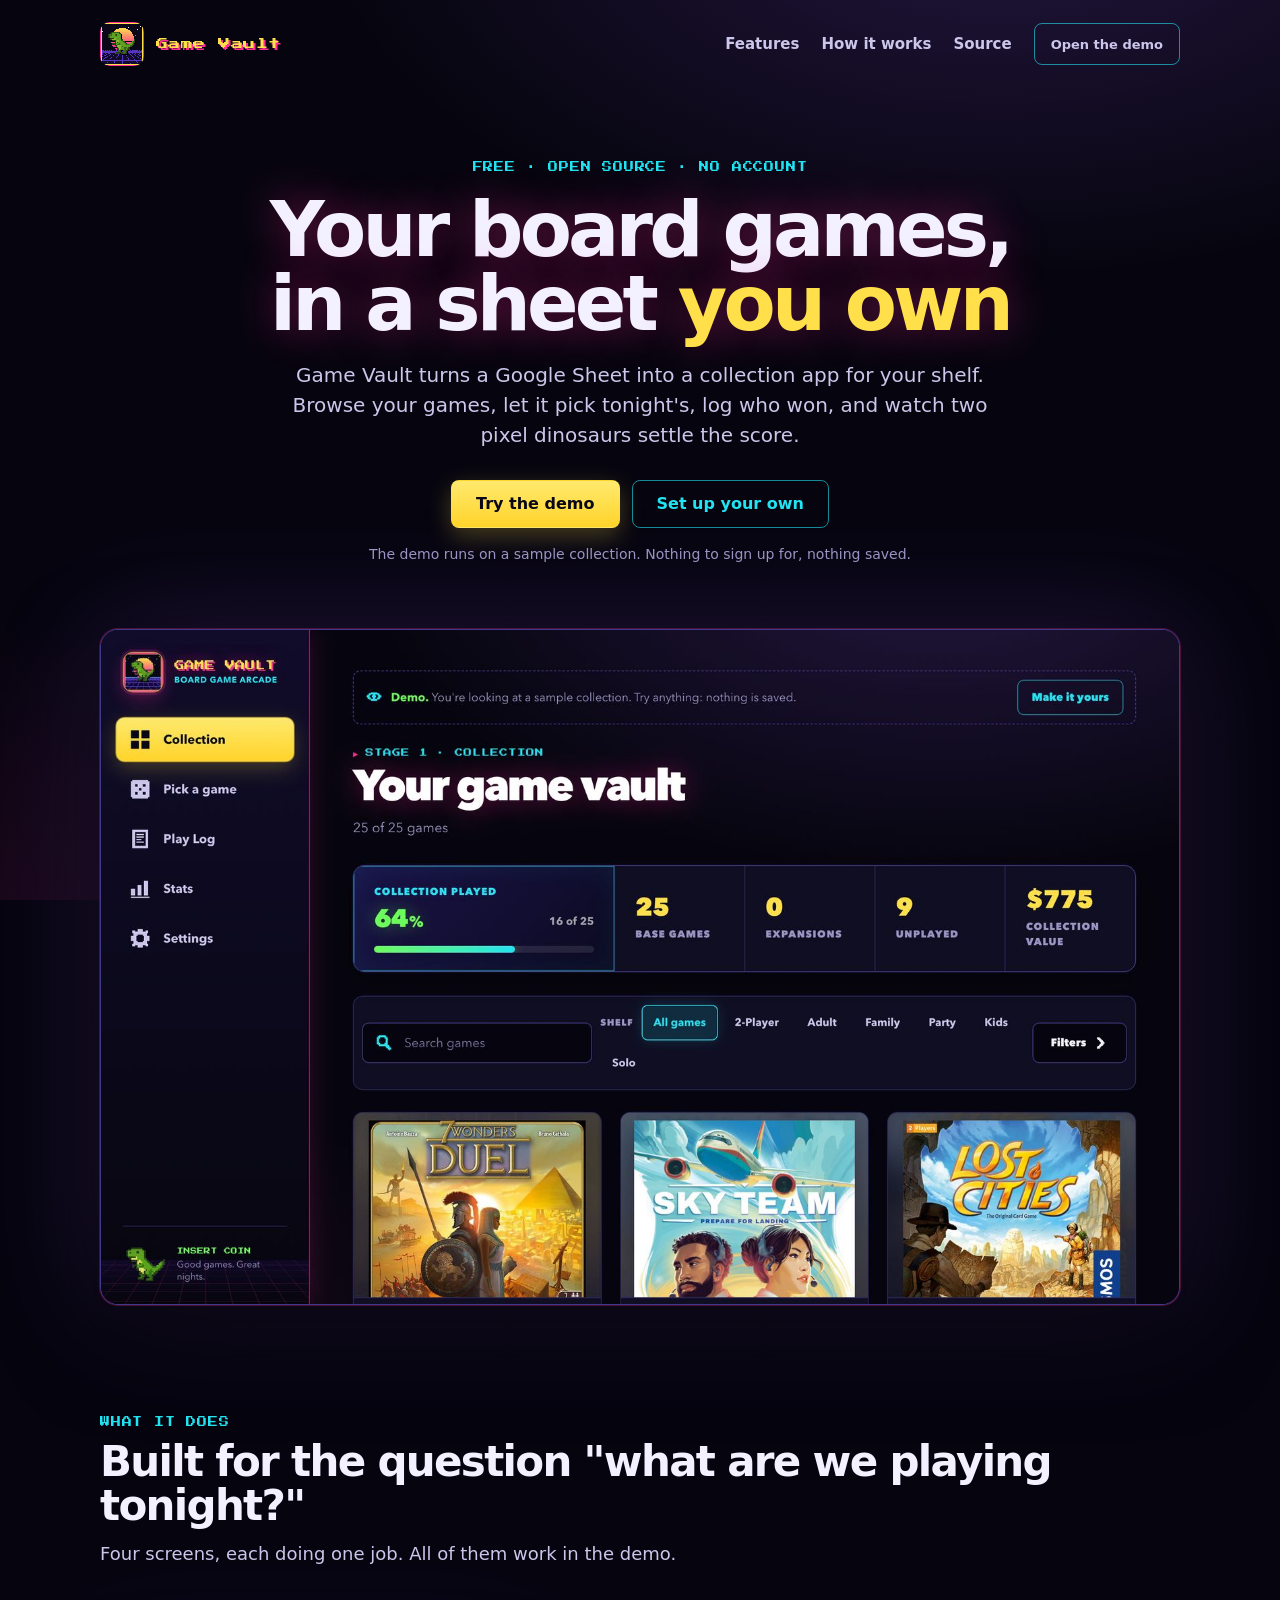
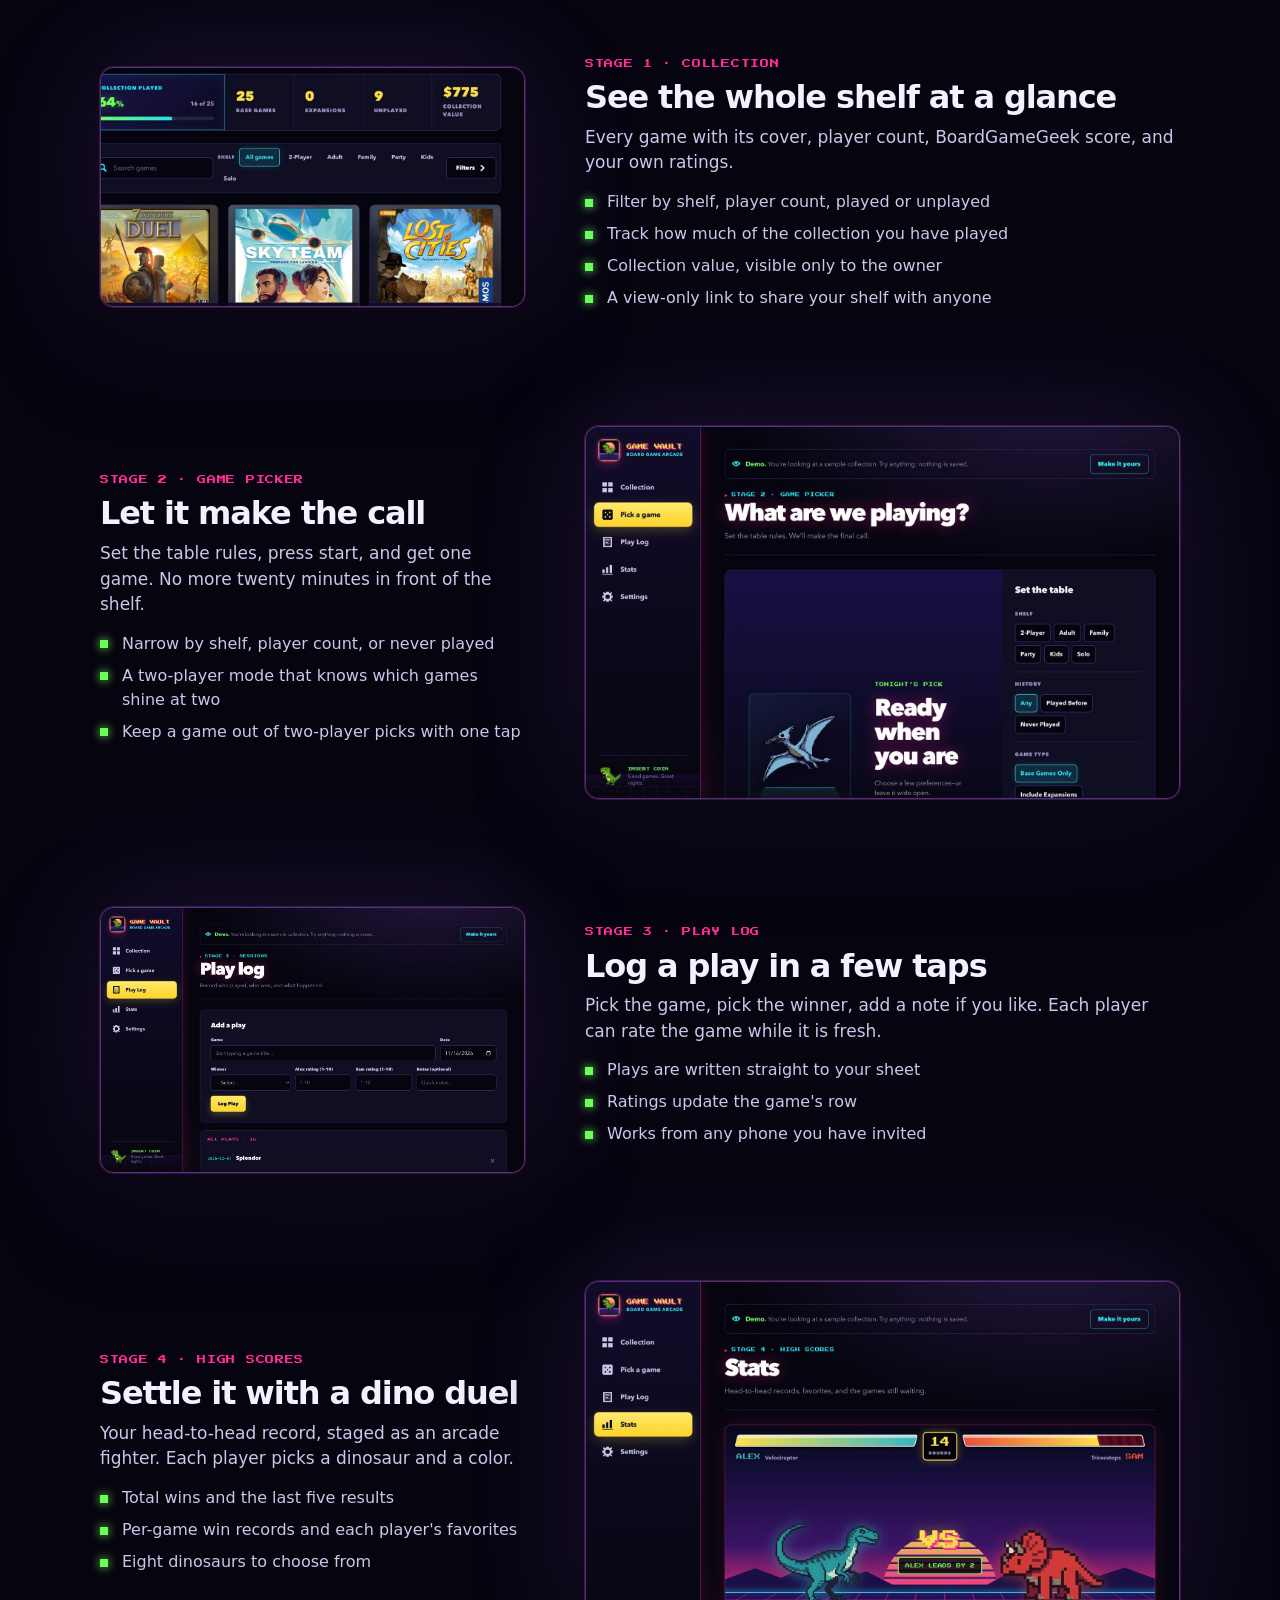
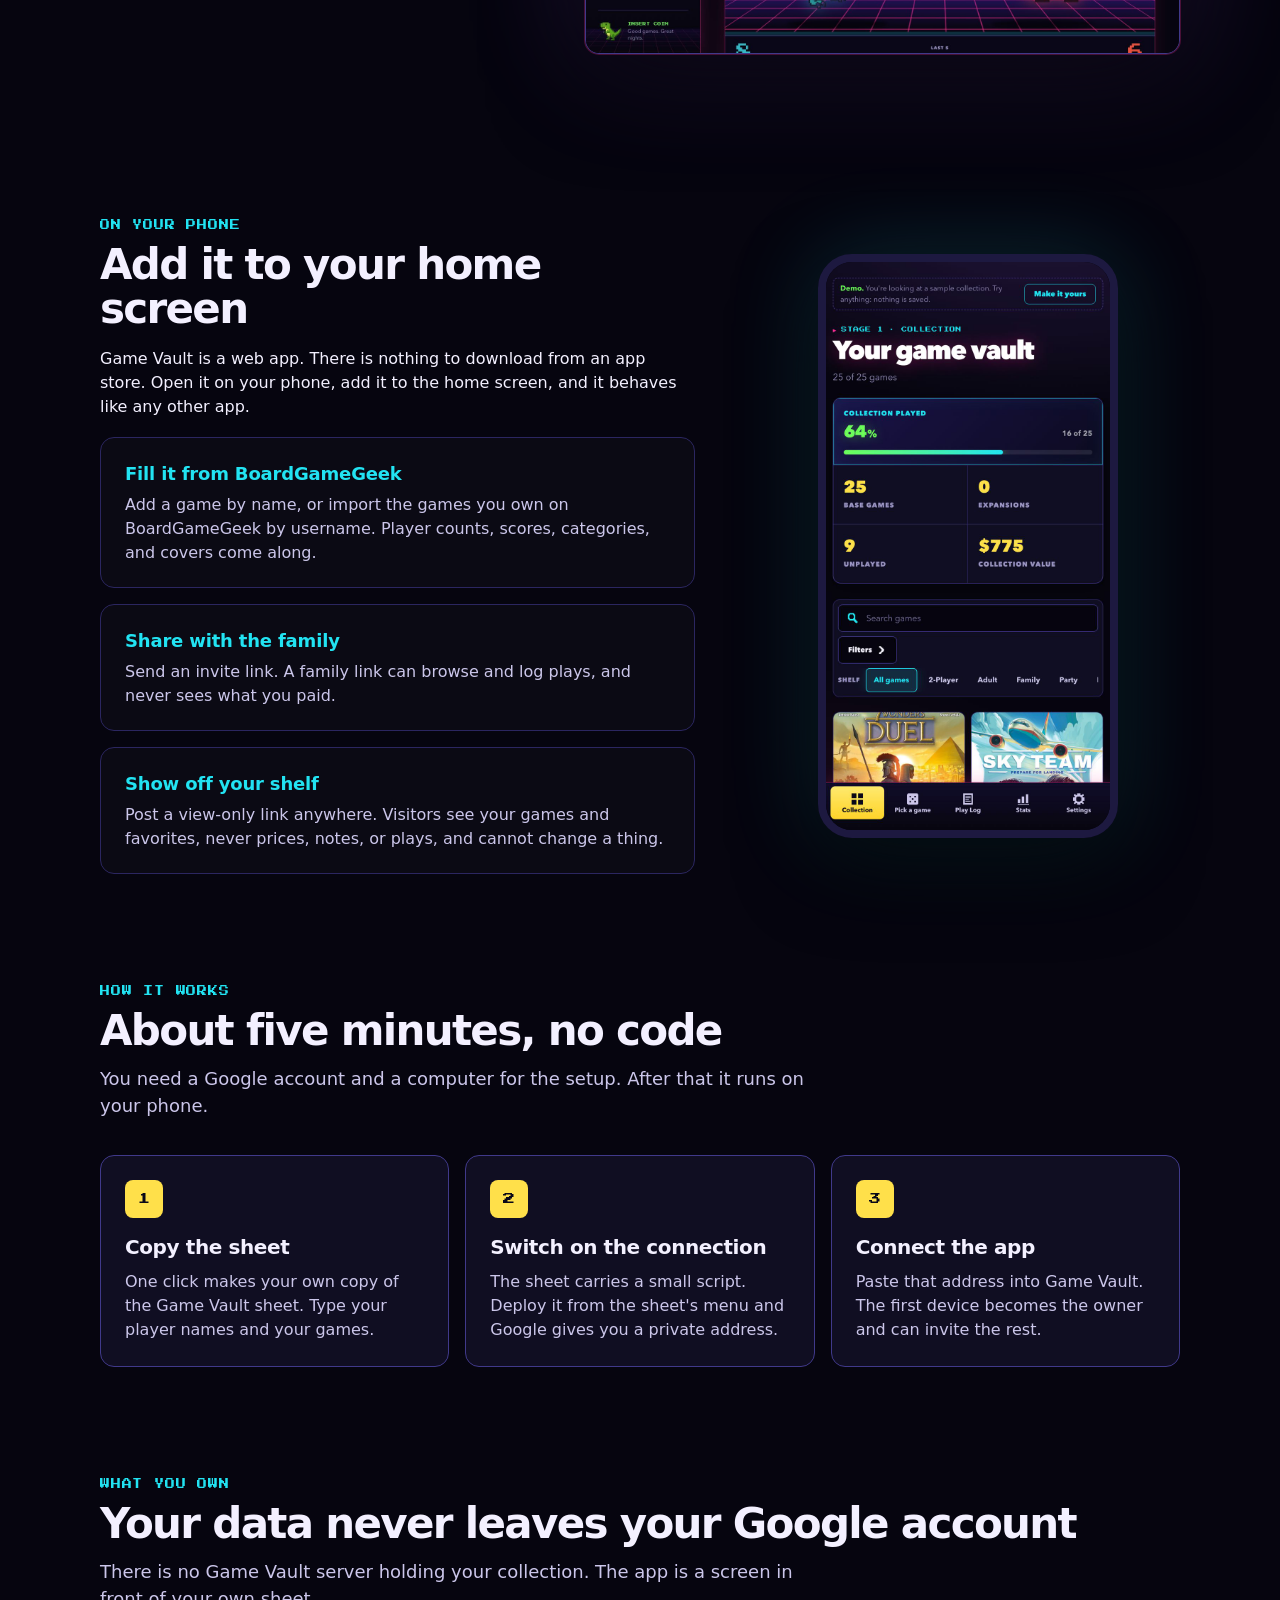
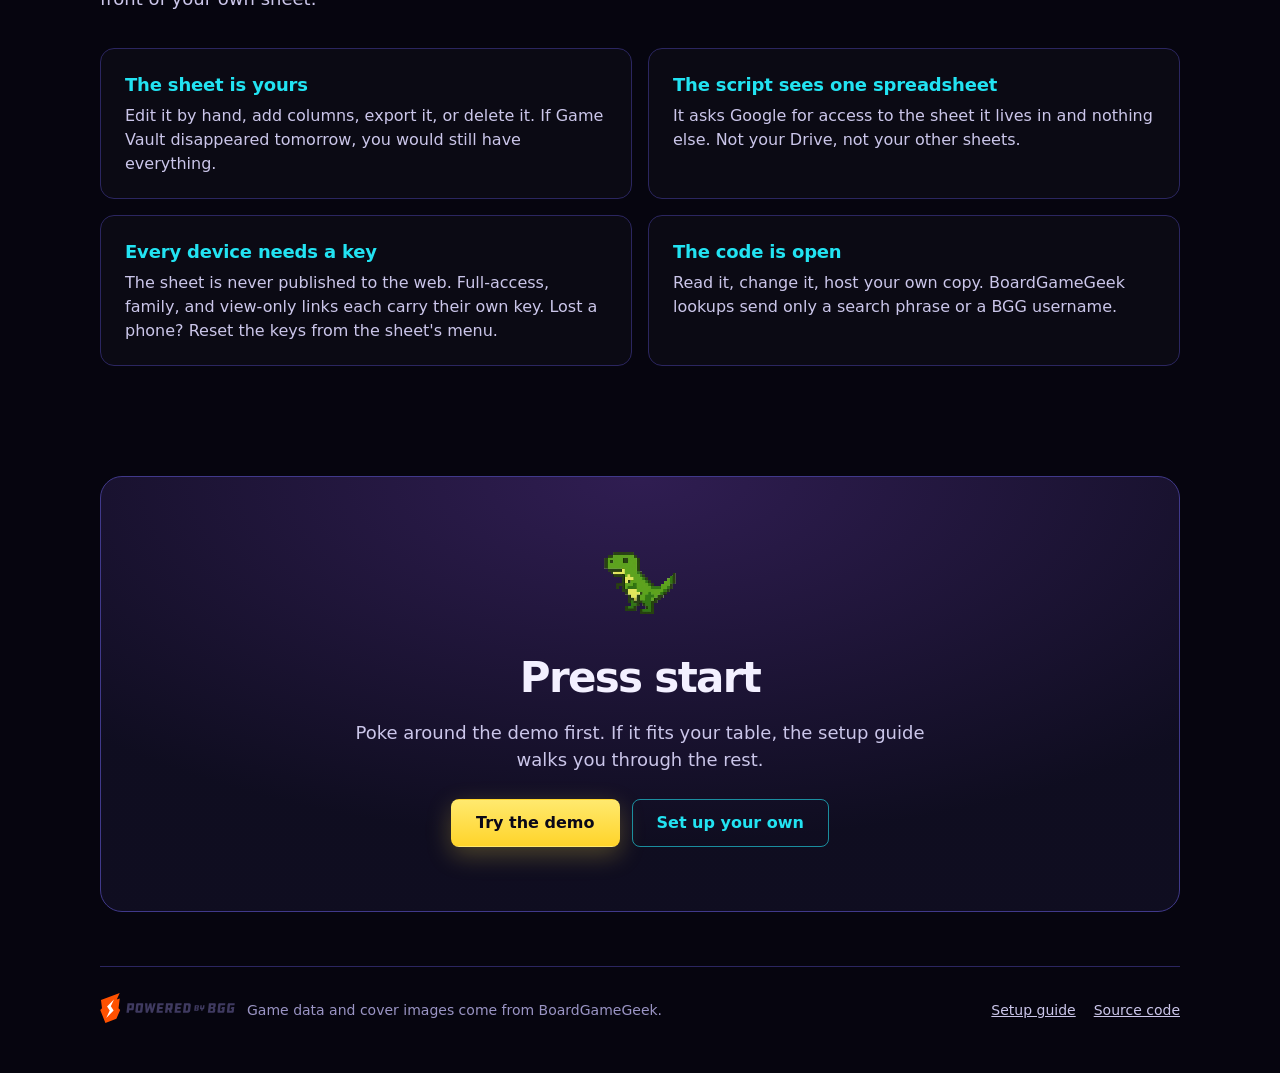
==== commit eb82a15f: "Add view-only links Owners can now copy a view-only link from Settings. It shows the collection and " ====
--- a/index.html
+++ b/index.html
@@ -141,6 +141,7 @@
             <li>Filter by shelf, player count, played or unplayed</li>
             <li>Track how much of the collection you have played</li>
             <li>Collection value, visible only to the owner</li>
+            <li>A view-only link to share your shelf with anyone</li>
           </ul>
         </div>
         <div class="lp-screen lp-crop"><img src="assets/shots/collection.jpg" width="1600" height="1000" loading="lazy" alt="Shelf filters and game covers on the collection screen."></div>
@@ -198,6 +199,7 @@
           <div class="lp-own" style="grid-template-columns:1fr;">
             <div><h3>Fill it from BoardGameGeek</h3><p>Add a game by name, or import the games you own on BoardGameGeek by username. Player counts, scores, categories, and covers come along.</p></div>
             <div><h3>Share with the family</h3><p>Send an invite link. A family link can browse and log plays, and never sees what you paid.</p></div>
+            <div><h3>Show off your shelf</h3><p>Post a view-only link anywhere. Visitors see your games and favorites, never prices, notes, or plays, and cannot change a thing.</p></div>
           </div>
         </div>
         <div class="lp-phone"><img src="assets/shots/phone.jpg" width="800" height="1600" loading="lazy" alt="Game Vault on a phone."></div>
@@ -222,7 +224,7 @@
       <div class="lp-own">
         <div><h3>The sheet is yours</h3><p>Edit it by hand, add columns, export it, or delete it. If Game Vault disappeared tomorrow, you would still have everything.</p></div>
         <div><h3>The script sees one spreadsheet</h3><p>It asks Google for access to the sheet it lives in and nothing else. Not your Drive, not your other sheets.</p></div>
-        <div><h3>Every device needs a key</h3><p>The sheet is never published to the web. Lost a phone? Reset the keys from the sheet's menu.</p></div>
+        <div><h3>Every device needs a key</h3><p>The sheet is never published to the web. Full-access, family, and view-only links each carry their own key. Lost a phone? Reset the keys from the sheet's menu.</p></div>
         <div><h3>The code is open</h3><p>Read it, change it, host your own copy. BoardGameGeek lookups send only a search phrase or a BGG username.</p></div>
       </div>
     </section>
--- a/cabinet.css
+++ b/cabinet.css
@@ -3619,3 +3619,14 @@
   color: var(--text3); border: 1px solid var(--border); border-radius: 999px; padding: 2px 8px;
 }
 .bgg-check { display: flex; align-items: center; gap: 8px; margin: -8px 0 12px; color: var(--text2); font-size: 14px; }
+
+/* View-only links: collection and favorites only, nothing that changes data */
+body.view-only .nav-tab[data-tab="picker"],
+body.view-only .nav-tab[data-tab="plays"],
+body.view-only .nav-tab[data-tab="settings"],
+body.view-only #tab-stats > :not(.section-header):not(#player-favorites):not(.fav-label),
+body.view-only .modal .rating-editor,
+body.view-only .modal .modal-activity,
+body.view-only .demo-banner {
+  display: none !important;
+}
